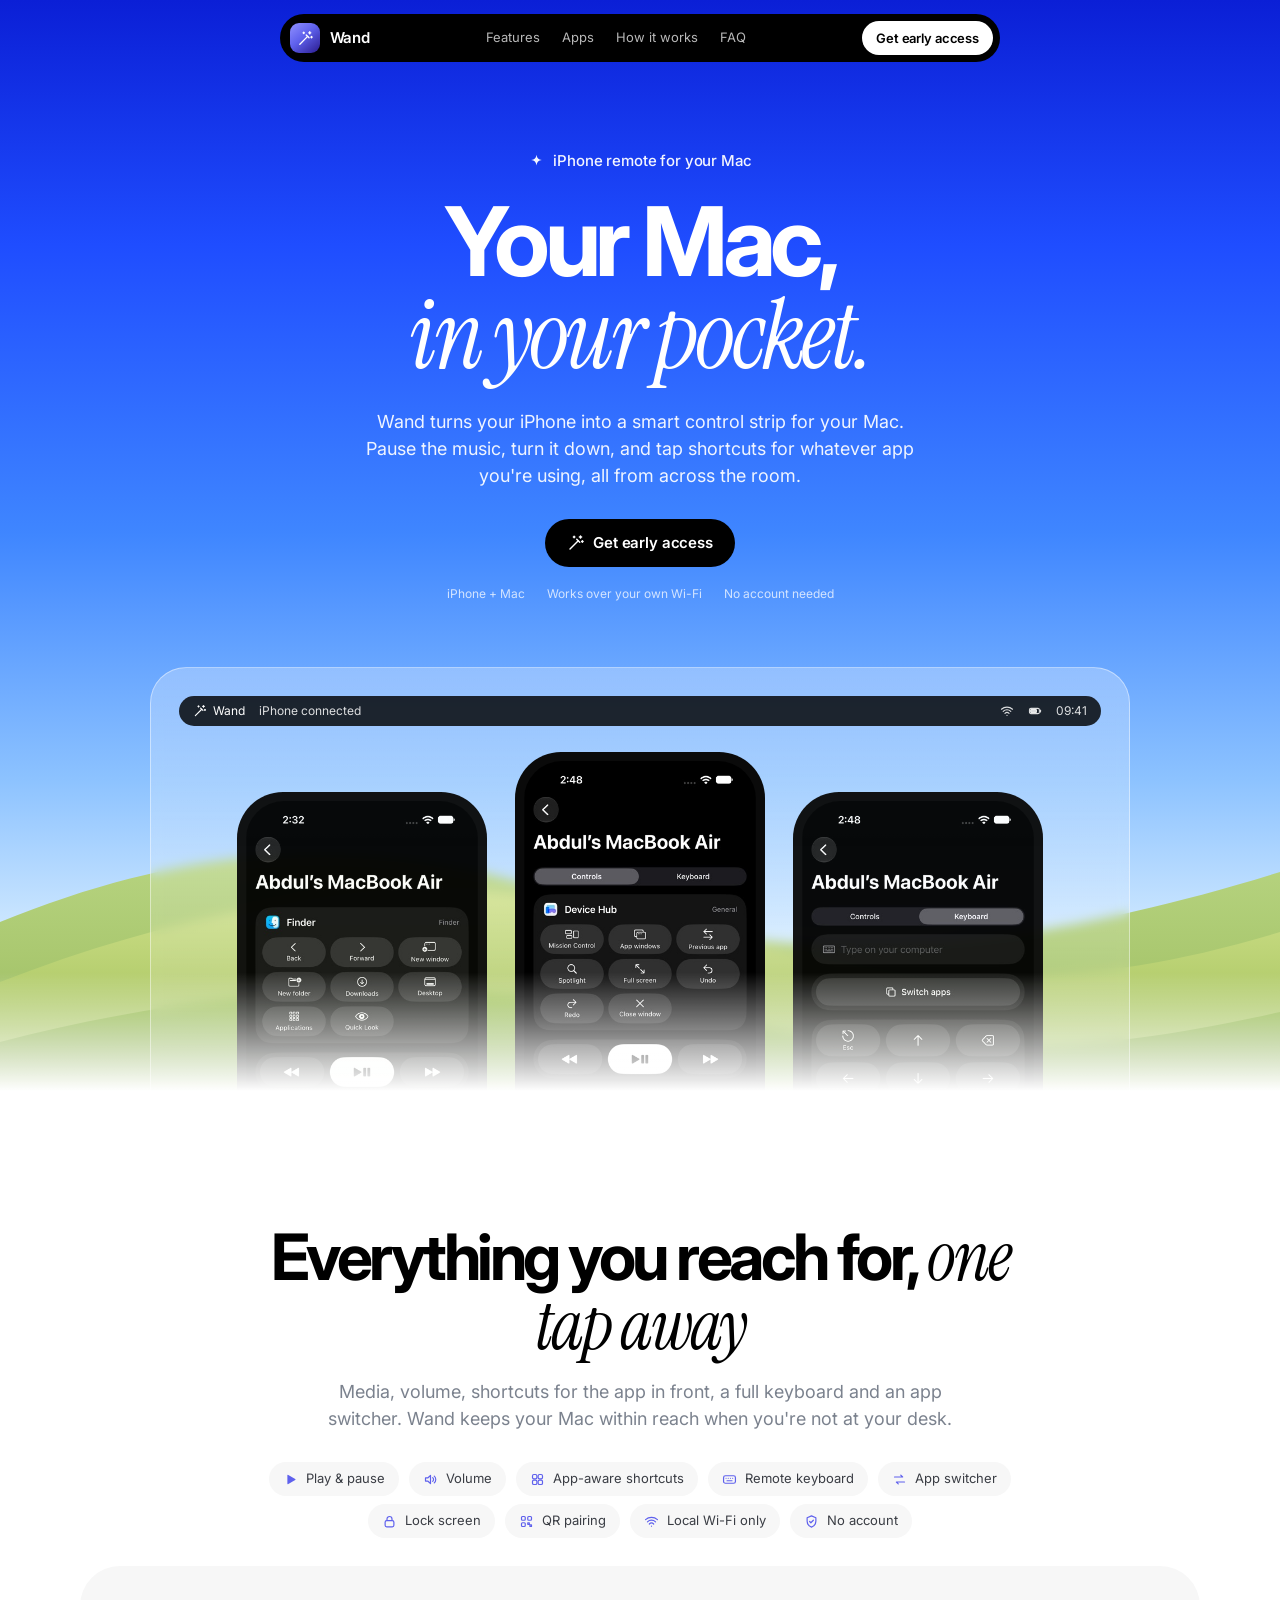
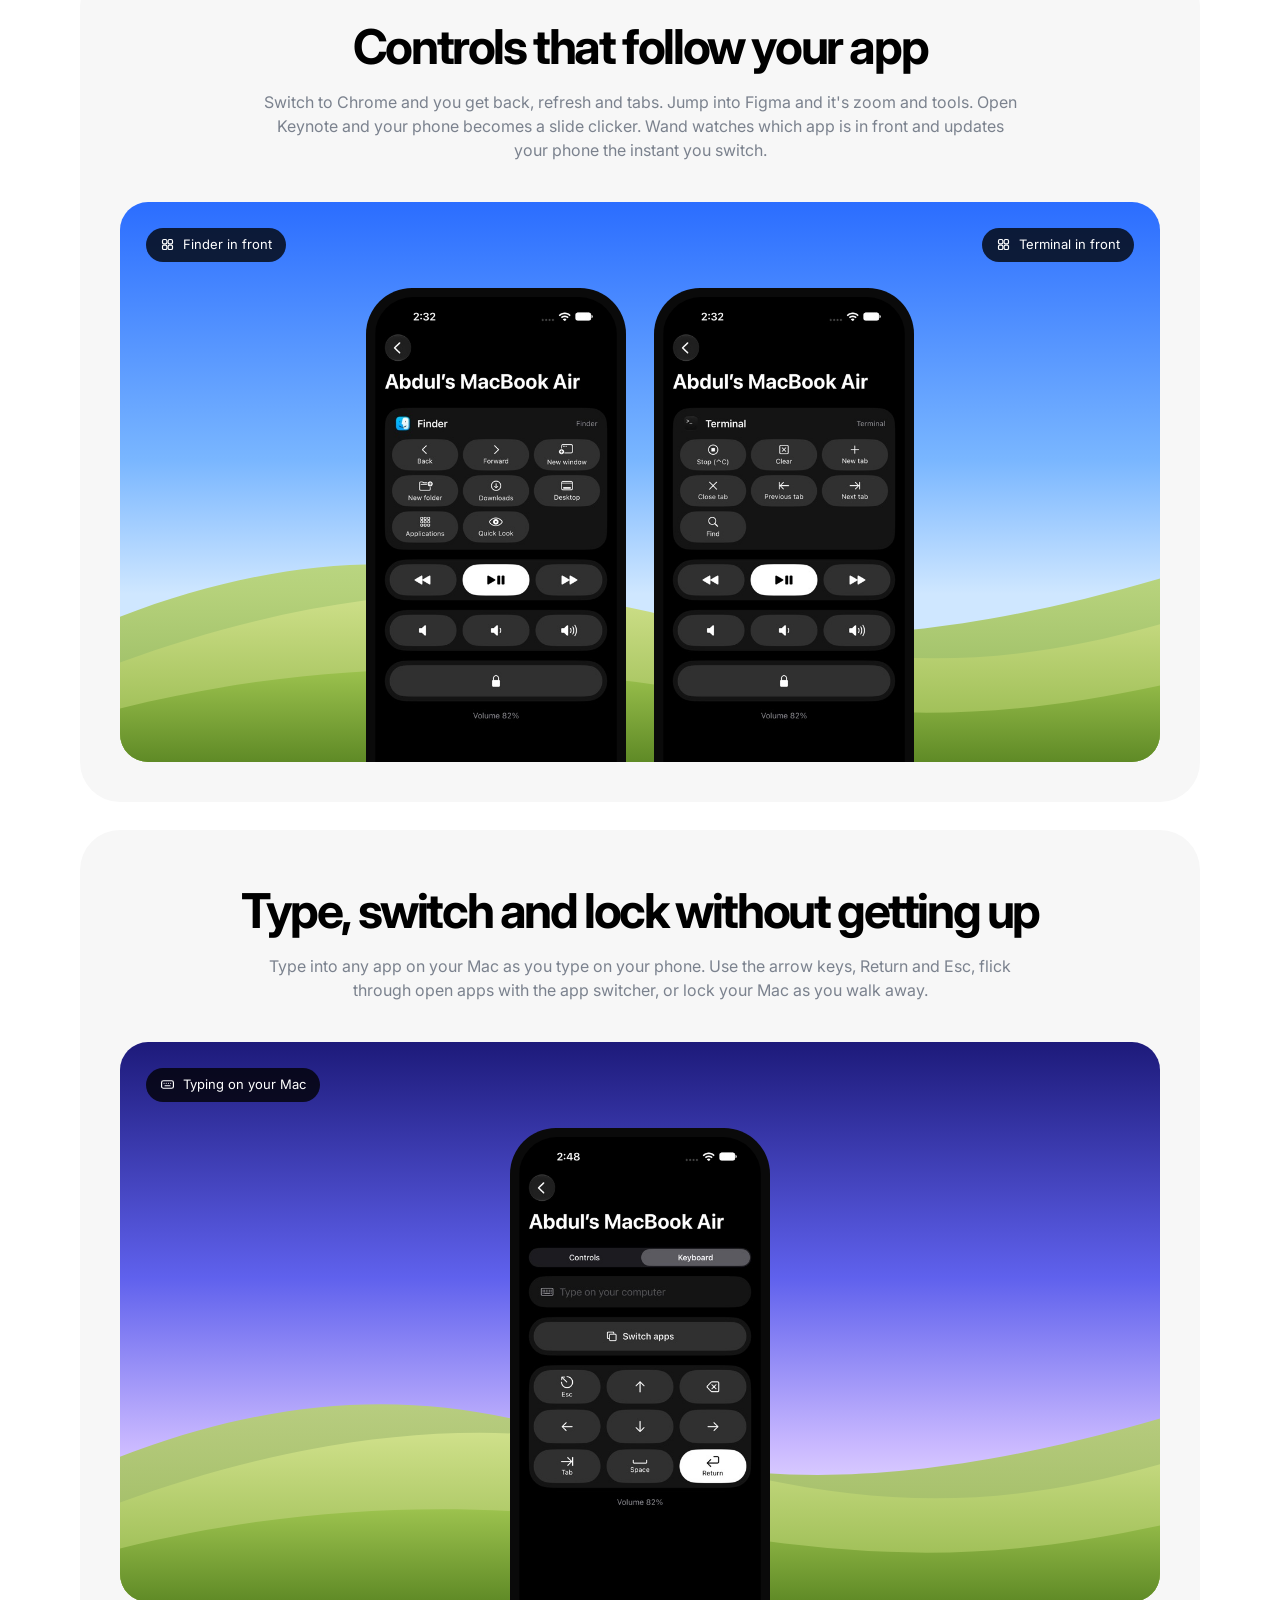
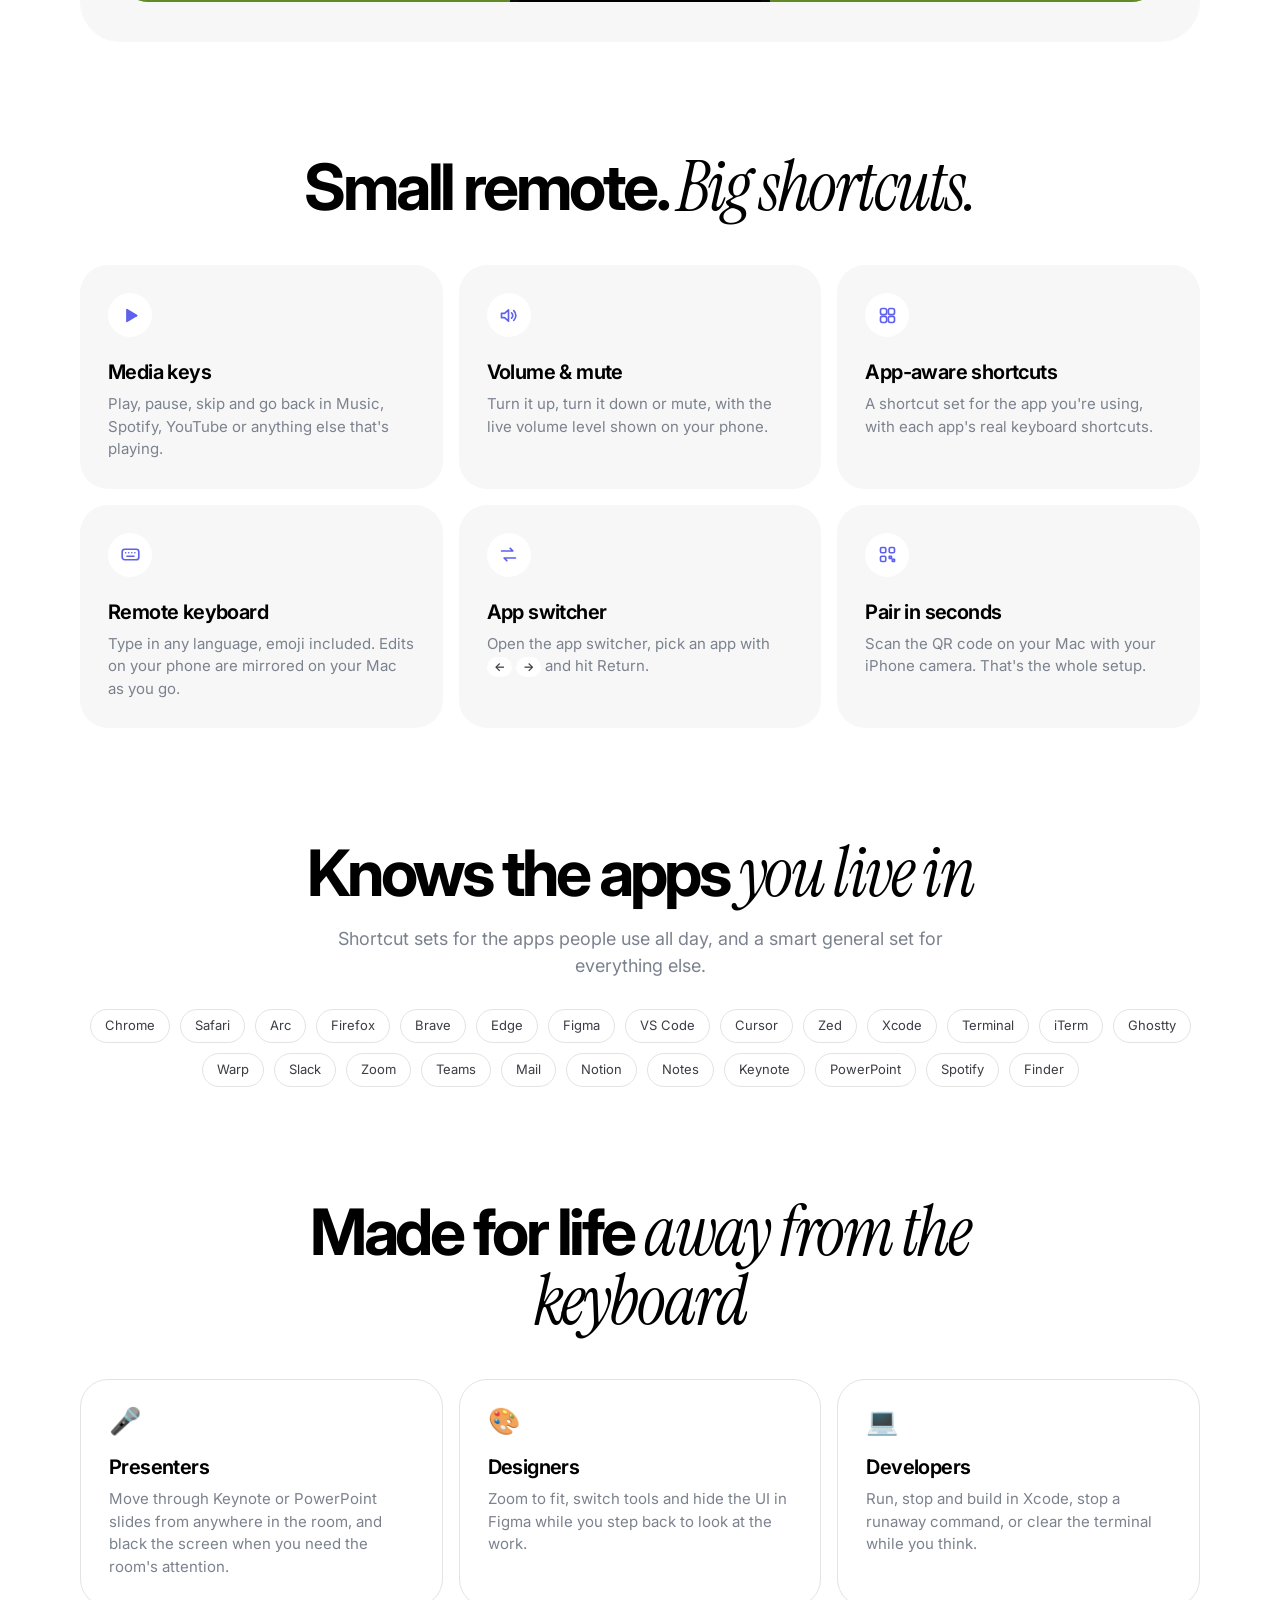
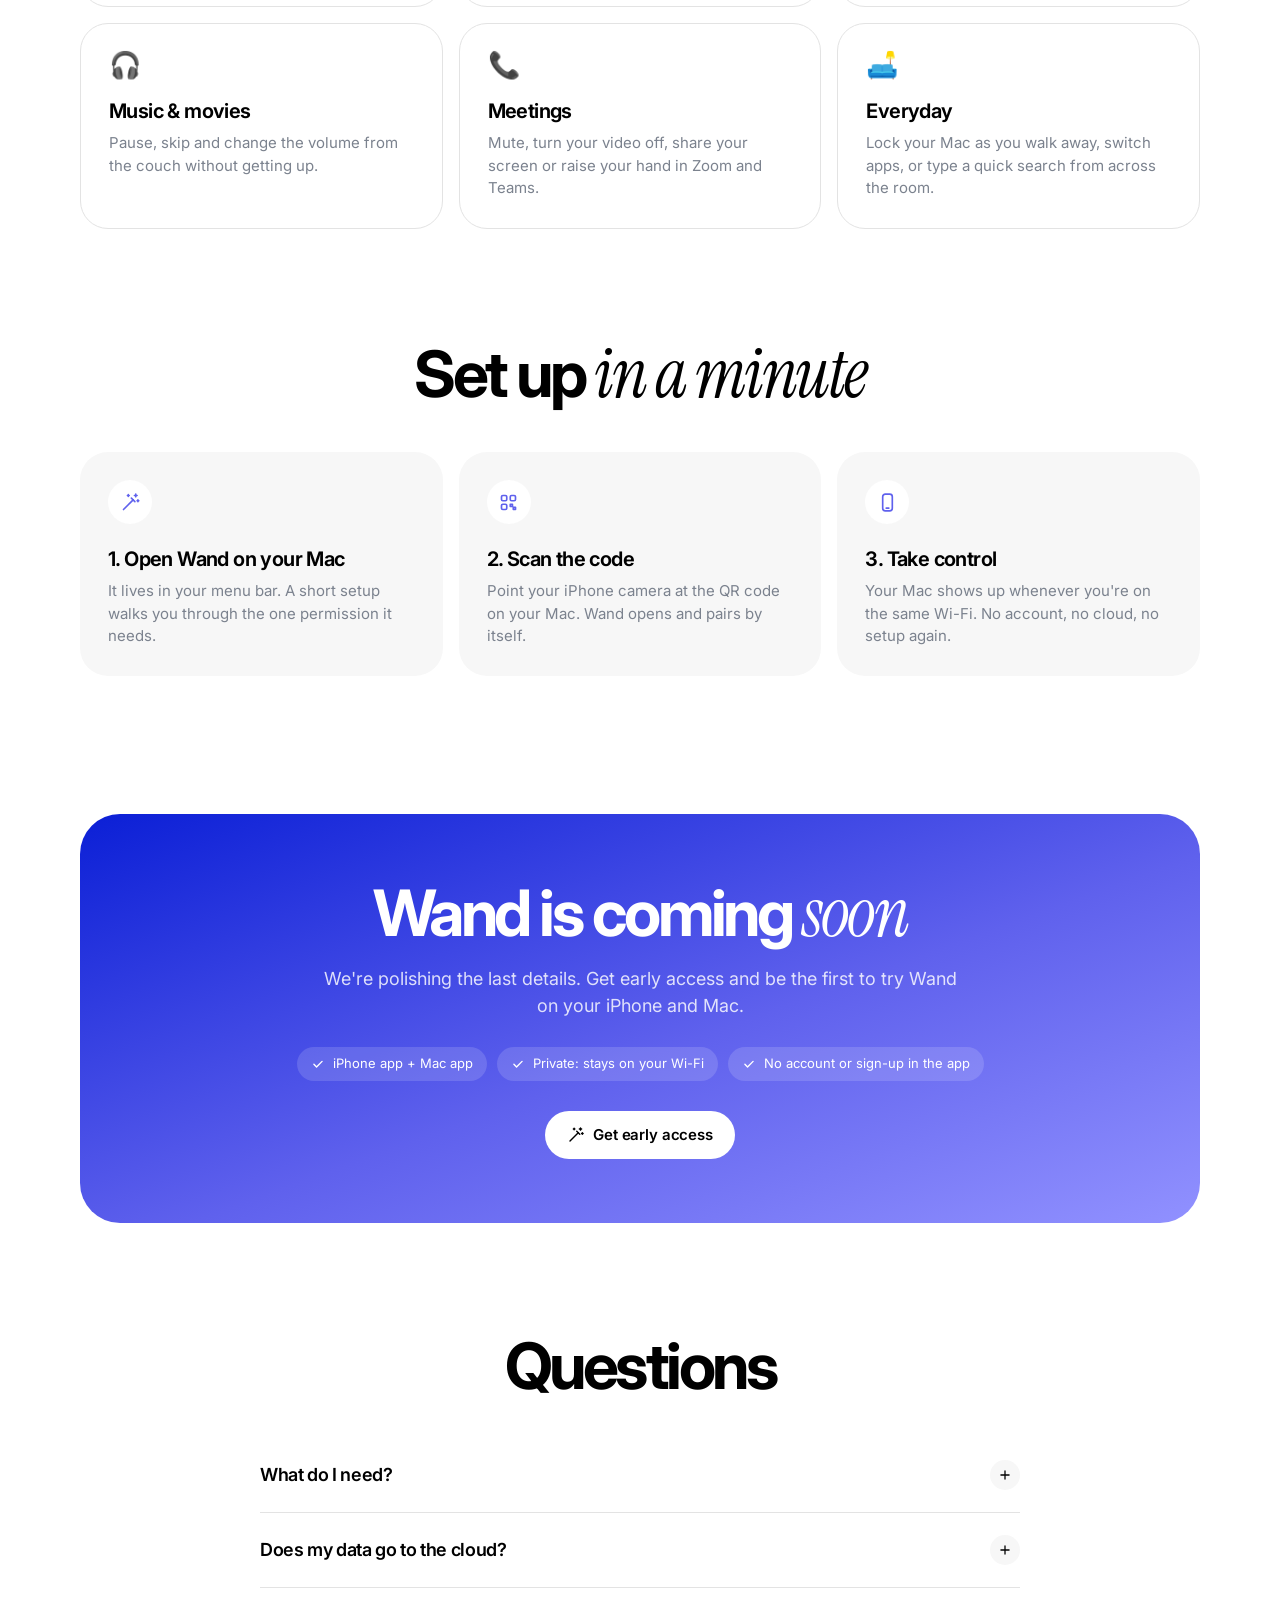
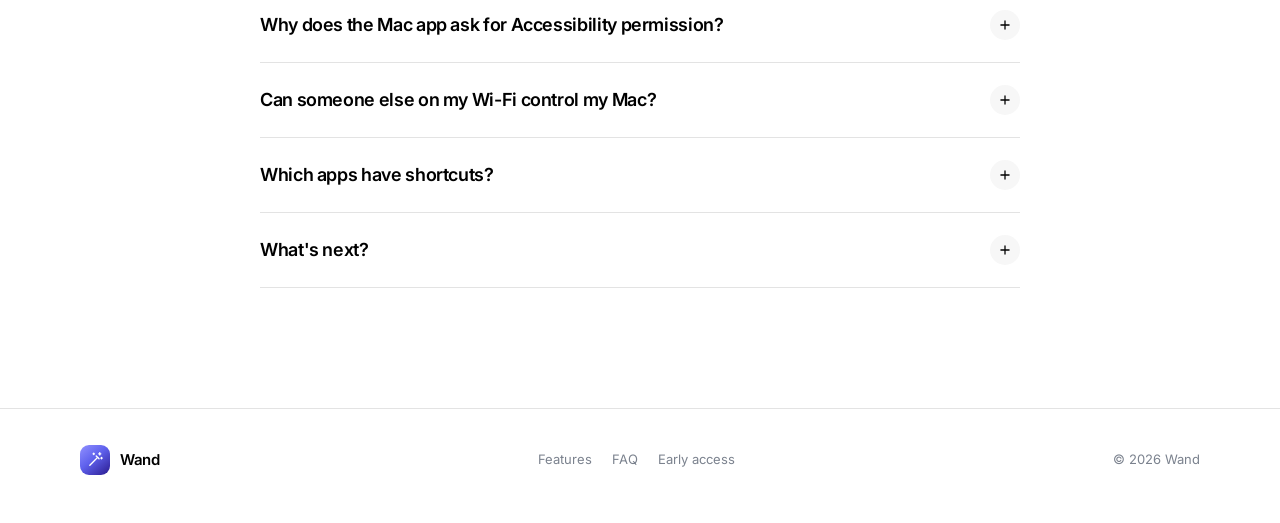
==== apps/web/index.html @ 87bcde20 "Landing page for Wand (apps/web) Static page in the style of the chosen reference: sky hero with hil" ====
<!doctype html>
<html lang="en">
<head>
  <meta charset="utf-8">
  <meta name="viewport" content="width=device-width, initial-scale=1">
  <title>Wand — Your Mac, in your pocket</title>
  <meta name="description" content="Wand turns your iPhone into a smart remote for your Mac: media, volume, shortcuts for the app you're using, typing and app switching, from across the room.">
  <meta name="theme-color" content="#0b1fd6">
  <link rel="preconnect" href="https://fonts.googleapis.com">
  <link rel="preconnect" href="https://fonts.gstatic.com" crossorigin>
  <link href="https://fonts.googleapis.com/css2?family=Inter:opsz,wght@14..32,400..800&family=Instrument+Serif:ital@0;1&display=swap" rel="stylesheet">
  <link rel="stylesheet" href="styles.css">
</head>
<body>

<!-- Icon sprite -->
<svg width="0" height="0" style="position:absolute" aria-hidden="true">
  <defs>
    <symbol id="i-wand" viewBox="0 0 24 24" fill="none" stroke="currentColor" stroke-width="1.9" stroke-linecap="round" stroke-linejoin="round"><path d="M4 20 15 9"/><path d="m13 7 4 4"/><path d="M18 2.5v3M16.5 4h3M20.5 9v2M19.5 10h2M9.5 3v2M8.5 4h2"/></symbol>
    <symbol id="i-play" viewBox="0 0 24 24" fill="currentColor"><path d="M7 5.5v13a1 1 0 0 0 1.5.86l11-6.5a1 1 0 0 0 0-1.72l-11-6.5A1 1 0 0 0 7 5.5Z"/></symbol>
    <symbol id="i-volume" viewBox="0 0 24 24" fill="none" stroke="currentColor" stroke-width="1.9" stroke-linecap="round" stroke-linejoin="round"><path d="M4 9.5v5h3.5L12 18.5v-13L7.5 9.5H4Z"/><path d="M15.5 9a4 4 0 0 1 0 6M18 6.5a7.5 7.5 0 0 1 0 11"/></symbol>
    <symbol id="i-grid" viewBox="0 0 24 24" fill="none" stroke="currentColor" stroke-width="1.9" stroke-linejoin="round"><rect x="4" y="4" width="7" height="7" rx="2.2"/><rect x="13" y="4" width="7" height="7" rx="2.2"/><rect x="4" y="13" width="7" height="7" rx="2.2"/><rect x="13" y="13" width="7" height="7" rx="2.2"/></symbol>
    <symbol id="i-keyboard" viewBox="0 0 24 24" fill="none" stroke="currentColor" stroke-width="1.9" stroke-linecap="round"><rect x="2.5" y="6" width="19" height="12" rx="3"/><path d="M6.5 10h.01M10 10h.01M13.5 10h.01M17 10h.01M8 14h8"/></symbol>
    <symbol id="i-switch" viewBox="0 0 24 24" fill="none" stroke="currentColor" stroke-width="1.9" stroke-linecap="round" stroke-linejoin="round"><path d="M4 8h13l-3-3M20 16H7l3 3"/></symbol>
    <symbol id="i-lock" viewBox="0 0 24 24" fill="none" stroke="currentColor" stroke-width="1.9" stroke-linejoin="round"><rect x="5" y="10.5" width="14" height="10" rx="2.5"/><path d="M8 10.5V8a4 4 0 0 1 8 0v2.5"/></symbol>
    <symbol id="i-qr" viewBox="0 0 24 24" fill="none" stroke="currentColor" stroke-width="1.9" stroke-linejoin="round"><rect x="4" y="4" width="6" height="6" rx="1.5"/><rect x="14" y="4" width="6" height="6" rx="1.5"/><rect x="4" y="14" width="6" height="6" rx="1.5"/><path d="M14 14h2.5v2.5H14zM17.5 17.5H20V20h-2.5z"/></symbol>
    <symbol id="i-wifi" viewBox="0 0 24 24" fill="none" stroke="currentColor" stroke-width="1.9" stroke-linecap="round"><path d="M2.5 9a14 14 0 0 1 19 0M5.5 12.5a9.5 9.5 0 0 1 13 0M8.5 16a5 5 0 0 1 7 0"/><path d="M12 19.5h.01"/></symbol>
    <symbol id="i-shield" viewBox="0 0 24 24" fill="none" stroke="currentColor" stroke-width="1.9" stroke-linejoin="round"><path d="M12 3 5 6v5.5c0 4.4 3 8 7 9.5 4-1.5 7-5.1 7-9.5V6l-7-3Z"/><path d="m9 12 2 2 4-4" stroke-linecap="round"/></symbol>
    <symbol id="i-check" viewBox="0 0 24 24" fill="none" stroke="currentColor" stroke-width="2.4" stroke-linecap="round" stroke-linejoin="round"><path d="m5 12.5 4.5 4.5L19 7.5"/></symbol>
    <symbol id="i-plus" viewBox="0 0 24 24" fill="none" stroke="currentColor" stroke-width="2.2" stroke-linecap="round"><path d="M12 5v14M5 12h14"/></symbol>
    <symbol id="i-phone" viewBox="0 0 24 24" fill="none" stroke="currentColor" stroke-width="1.9" stroke-linejoin="round"><rect x="6.5" y="2.5" width="11" height="19" rx="3"/><path d="M10.5 18.5h3" stroke-linecap="round"/></symbol>
    <symbol id="i-sparkle" viewBox="0 0 24 24" fill="currentColor"><path d="M12 2.5c.5 4.6 2.9 7 7.5 7.5-4.6.5-7 2.9-7.5 7.5-.5-4.6-2.9-7-7.5-7.5 4.6-.5 7-2.9 7.5-7.5Z"/></symbol>
    <symbol id="i-battery" viewBox="0 0 24 24" fill="none" stroke="currentColor" stroke-width="1.8"><rect x="2.5" y="7.5" width="17" height="9" rx="2.5"/><rect x="4.5" y="9.5" width="10" height="5" rx="1" fill="currentColor"/><path d="M21.5 10.5v3" stroke-linecap="round"/></symbol>
    <!-- Rolling hills, reused in the hero and the scenes -->
    <symbol id="hills" viewBox="0 0 1440 340" preserveAspectRatio="none">
      <defs>
        <linearGradient id="h1" x1="0" y1="0" x2="0" y2="1"><stop offset="0" stop-color="#b9d46a"/><stop offset="1" stop-color="#7fa63a"/></linearGradient>
        <linearGradient id="h2" x1="0" y1="0" x2="0" y2="1"><stop offset="0" stop-color="#9cc24e"/><stop offset="1" stop-color="#5f8a26"/></linearGradient>
        <linearGradient id="h3" x1="0" y1="0" x2="0" y2="1"><stop offset="0" stop-color="#cfe08a"/><stop offset="1" stop-color="#8fb446"/></linearGradient>
      </defs>
      <path fill="url(#h1)" d="M0 150C220 70 420 60 620 120s420 90 820-20V340H0Z" opacity=".85"/>
      <path fill="url(#h3)" d="M0 210c260-90 520-120 760-60s420 80 680 10V340H0Z"/>
      <path fill="url(#h2)" d="M0 270c300-70 560-60 820-20s420 30 620-10V340H0Z"/>
    </symbol>
  </defs>
</svg>

<!-- Nav -->
<header class="nav">
  <a class="brand" href="#top" aria-label="Wand home">
    <span class="brand-mark"><svg><use href="#i-wand"/></svg></span>Wand
  </a>
  <nav class="nav-links" aria-label="Main">
    <a href="#features">Features</a>
    <a href="#apps">Apps</a>
    <a href="#how">How it works</a>
    <a href="#faq">FAQ</a>
  </nav>
  <a class="btn btn-white btn-sm" href="#access">Get early access</a>
</header>

<main id="top">

  <!-- Hero -->
  <div class="hero">
    <div class="container">
      <span class="eyebrow"><svg><use href="#i-sparkle"/></svg>iPhone remote for your Mac</span>
      <h1>Your Mac,<span class="serif">in your pocket.</span></h1>
      <p class="lede">Wand turns your iPhone into a smart control strip for your Mac. Pause the music, turn it down, and tap shortcuts for whatever app you're using, all from across the room.</p>
      <div class="hero-cta">
        <a class="btn btn-black" href="#access"><svg><use href="#i-wand"/></svg>Get early access</a>
      </div>
      <div class="hero-meta">
        <span>iPhone + Mac</span><span>Works over your own Wi-Fi</span><span>No account needed</span>
      </div>
    </div>

    <div class="stage">
      <div class="stage-bar">
        <div class="left"><span class="wand-on"><svg><use href="#i-wand"/></svg>Wand</span><span class="hide-sm">iPhone connected</span></div>
        <div class="right"><svg><use href="#i-wifi"/></svg><svg class="hide-sm"><use href="#i-battery"/></svg><span>09:41</span></div>
      </div>
      <div class="phones">
        <div class="phone cut side"><img src="assets/06-shortcuts-finder.jpg" alt="Wand on iPhone showing Finder shortcuts" loading="lazy"></div>
        <div class="phone cut"><img src="assets/08-controls-with-tabs.jpg" alt="Wand on iPhone showing controls for the app in front"></div>
        <div class="phone cut side"><img src="assets/07-keyboard.jpg" alt="Wand keyboard with arrow keys and app switcher" loading="lazy"></div>
      </div>
    </div>
    <svg class="hills" aria-hidden="true"><use href="#hills"/></svg>
    <div class="hero-fade"></div>
  </div>

  <!-- Overview -->
  <section id="features" class="center">
    <div class="container">
      <h2 class="h2">Everything you reach for, <span class="serif">one tap away</span></h2>
      <p class="sub">Media, volume, shortcuts for the app in front, a full keyboard and an app switcher. Wand keeps your Mac within reach when you're not at your desk.</p>
      <div class="chips">
        <span class="chip"><svg><use href="#i-play"/></svg>Play &amp; pause</span>
        <span class="chip"><svg><use href="#i-volume"/></svg>Volume</span>
        <span class="chip"><svg><use href="#i-grid"/></svg>App-aware shortcuts</span>
        <span class="chip"><svg><use href="#i-keyboard"/></svg>Remote keyboard</span>
        <span class="chip"><svg><use href="#i-switch"/></svg>App switcher</span>
        <span class="chip"><svg><use href="#i-lock"/></svg>Lock screen</span>
        <span class="chip"><svg><use href="#i-qr"/></svg>QR pairing</span>
        <span class="chip"><svg><use href="#i-wifi"/></svg>Local Wi-Fi only</span>
        <span class="chip"><svg><use href="#i-shield"/></svg>No account</span>
      </div>

      <div class="card">
        <h3 class="h3">Controls that follow your app</h3>
        <p class="sub">Switch to Chrome and you get back, refresh and tabs. Jump into Figma and it's zoom and tools. Open Keynote and your phone becomes a slide clicker. Wand watches which app is in front and updates your phone the instant you switch.</p>
        <div class="scene">
          <span class="tag left"><svg><use href="#i-grid"/></svg>Finder in front</span>
          <span class="tag right"><svg><use href="#i-grid"/></svg>Terminal in front</span>
          <div class="phone"><img src="assets/06-shortcuts-finder.jpg" alt="Finder shortcuts on Wand" loading="lazy"></div>
          <div class="phone"><img src="assets/05-shortcuts-terminal.jpg" alt="Terminal shortcuts on Wand" loading="lazy"></div>
          <svg class="hills" aria-hidden="true"><use href="#hills"/></svg>
        </div>
      </div>

      <div class="card">
        <h3 class="h3">Type, switch and lock without getting up</h3>
        <p class="sub">Type into any app on your Mac as you type on your phone. Use the arrow keys, Return and Esc, flick through open apps with the app switcher, or lock your Mac as you walk away.</p>
        <div class="scene dusk">
          <span class="tag left"><svg><use href="#i-keyboard"/></svg>Typing on your Mac</span>
          <div class="phone"><img src="assets/07-keyboard.jpg" alt="Wand keyboard tab" loading="lazy"></div>
          <svg class="hills" aria-hidden="true"><use href="#hills"/></svg>
        </div>
      </div>
    </div>
  </section>

  <!-- Feature grid -->
  <section class="center">
    <div class="container">
      <h2 class="h2">Small remote. <span class="serif">Big shortcuts.</span></h2>
      <div class="grid">
        <div class="tile"><span class="ic"><svg><use href="#i-play"/></svg></span><h4>Media keys</h4><p>Play, pause, skip and go back in Music, Spotify, YouTube or anything else that's playing.</p></div>
        <div class="tile"><span class="ic"><svg><use href="#i-volume"/></svg></span><h4>Volume &amp; mute</h4><p>Turn it up, turn it down or mute, with the live volume level shown on your phone.</p></div>
        <div class="tile"><span class="ic"><svg><use href="#i-grid"/></svg></span><h4>App-aware shortcuts</h4><p>A shortcut set for the app you're using, with each app's real keyboard shortcuts.</p></div>
        <div class="tile"><span class="ic"><svg><use href="#i-keyboard"/></svg></span><h4>Remote keyboard</h4><p>Type in any language, emoji included. Edits on your phone are mirrored on your Mac as you go.</p></div>
        <div class="tile"><span class="ic"><svg><use href="#i-switch"/></svg></span><h4>App switcher</h4><p>Open the app switcher, pick an app with <span class="kbd">←</span> <span class="kbd">→</span> and hit Return.</p></div>
        <div class="tile"><span class="ic"><svg><use href="#i-qr"/></svg></span><h4>Pair in seconds</h4><p>Scan the QR code on your Mac with your iPhone camera. That's the whole setup.</p></div>
      </div>
    </div>
  </section>

  <!-- Apps -->
  <section id="apps" class="center">
    <div class="container">
      <h2 class="h2">Knows the apps <span class="serif">you live in</span></h2>
      <p class="sub">Shortcut sets for the apps people use all day, and a smart general set for everything else.</p>
      <div class="apps">
        <span class="chip">Chrome</span><span class="chip">Safari</span><span class="chip">Arc</span><span class="chip">Firefox</span><span class="chip">Brave</span><span class="chip">Edge</span>
        <span class="chip">Figma</span><span class="chip">VS Code</span><span class="chip">Cursor</span><span class="chip">Zed</span><span class="chip">Xcode</span>
        <span class="chip">Terminal</span><span class="chip">iTerm</span><span class="chip">Ghostty</span><span class="chip">Warp</span>
        <span class="chip">Slack</span><span class="chip">Zoom</span><span class="chip">Teams</span><span class="chip">Mail</span><span class="chip">Notion</span><span class="chip">Notes</span>
        <span class="chip">Keynote</span><span class="chip">PowerPoint</span><span class="chip">Spotify</span><span class="chip">Finder</span>
      </div>
    </div>
  </section>

  <!-- People -->
  <section class="center">
    <div class="container">
      <h2 class="h2">Made for life <span class="serif">away from the keyboard</span></h2>
      <div class="people">
        <div class="person"><span class="emoji">🎤</span><h4>Presenters</h4><p>Move through Keynote or PowerPoint slides from anywhere in the room, and black the screen when you need the room's attention.</p></div>
        <div class="person"><span class="emoji">🎨</span><h4>Designers</h4><p>Zoom to fit, switch tools and hide the UI in Figma while you step back to look at the work.</p></div>
        <div class="person"><span class="emoji">💻</span><h4>Developers</h4><p>Run, stop and build in Xcode, stop a runaway command, or clear the terminal while you think.</p></div>
        <div class="person"><span class="emoji">🎧</span><h4>Music &amp; movies</h4><p>Pause, skip and change the volume from the couch without getting up.</p></div>
        <div class="person"><span class="emoji">📞</span><h4>Meetings</h4><p>Mute, turn your video off, share your screen or raise your hand in Zoom and Teams.</p></div>
        <div class="person"><span class="emoji">🛋️</span><h4>Everyday</h4><p>Lock your Mac as you walk away, switch apps, or type a quick search from across the room.</p></div>
      </div>
    </div>
  </section>

  <!-- How it works -->
  <section id="how" class="center">
    <div class="container">
      <h2 class="h2">Set up <span class="serif">in a minute</span></h2>
      <div class="grid">
        <div class="tile"><span class="ic"><svg><use href="#i-wand"/></svg></span><h4>1. Open Wand on your Mac</h4><p>It lives in your menu bar. A short setup walks you through the one permission it needs.</p></div>
        <div class="tile"><span class="ic"><svg><use href="#i-qr"/></svg></span><h4>2. Scan the code</h4><p>Point your iPhone camera at the QR code on your Mac. Wand opens and pairs by itself.</p></div>
        <div class="tile"><span class="ic"><svg><use href="#i-phone"/></svg></span><h4>3. Take control</h4><p>Your Mac shows up whenever you're on the same Wi-Fi. No account, no cloud, no setup again.</p></div>
      </div>
    </div>
  </section>

  <!-- Early access -->
  <section id="access">
    <div class="container">
      <div class="access">
        <h2 class="h2">Wand is coming <span class="serif">soon</span></h2>
        <p class="sub">We're polishing the last details. Get early access and be the first to try Wand on your iPhone and Mac.</p>
        <ul>
          <li><svg><use href="#i-check"/></svg>iPhone app + Mac app</li>
          <li><svg><use href="#i-check"/></svg>Private: stays on your Wi-Fi</li>
          <li><svg><use href="#i-check"/></svg>No account or sign-up in the app</li>
        </ul>
        <a class="btn btn-white" href="mailto:?subject=Wand%20early%20access" data-todo="replace with the real sign-up link"><svg><use href="#i-wand"/></svg>Get early access</a>
      </div>
    </div>
  </section>

  <!-- FAQ -->
  <section id="faq" class="center">
    <div class="container">
      <h2 class="h2">Questions</h2>
      <div class="faq">
        <details>
          <summary>What do I need?<span class="plus"><svg><use href="#i-plus"/></svg></span></summary>
          <p>An iPhone and a Mac on the same Wi-Fi network. Install Wand on both, open the Mac app, and scan the code. A Windows version is planned.</p>
        </details>
        <details>
          <summary>Does my data go to the cloud?<span class="plus"><svg><use href="#i-plus"/></svg></span></summary>
          <p>No. Your iPhone talks straight to your Mac over your local network. There's no account, no server in the middle, and nothing about what you type or tap leaves your Wi-Fi.</p>
        </details>
        <details>
          <summary>Why does the Mac app ask for Accessibility permission?<span class="plus"><svg><use href="#i-plus"/></svg></span></summary>
          <p>To press keys on your behalf: play and pause, shortcuts, typing and the app switcher. macOS requires your permission for that, and Wand only presses keys when you tap something on your phone.</p>
        </details>
        <details>
          <summary>Can someone else on my Wi-Fi control my Mac?<span class="plus"><svg><use href="#i-plus"/></svg></span></summary>
          <p>Only phones you've paired. Pairing needs the one-time code shown on your Mac, and you can forget any phone from the Wand window at any time.</p>
        </details>
        <details>
          <summary>Which apps have shortcuts?<span class="plus"><svg><use href="#i-plus"/></svg></span></summary>
          <p>Browsers, Figma, VS Code, Cursor, Zed, Xcode, Terminal and other terminals, Slack, Zoom, Teams, Finder, Mail, Notion, Notes, Keynote, PowerPoint and Spotify, with more on the way. Every other app gets a general set: Mission Control, app switching, Spotlight, full screen, undo and redo.</p>
        </details>
        <details>
          <summary>What's next?<span class="plus"><svg><use href="#i-plus"/></svg></span></summary>
          <p>Screenshots to your clipboard in one tap, a trackpad mode, now-playing info with artwork, and Windows support.</p>
        </details>
      </div>
    </div>
  </section>
</main>

<footer>
  <div class="container foot">
    <a class="brand" href="#top"><span class="brand-mark"><svg><use href="#i-wand"/></svg></span>Wand</a>
    <nav><a href="#features">Features</a><a href="#faq">FAQ</a><a href="#access">Early access</a></nav>
    <span>© 2026 Wand</span>
  </div>
</footer>

</body>
</html>
---- apps/web/styles.css ----
/* Wand landing page. Visual language: bright sky hero, black pill nav, tight display type,
   soft grey cards. No shadows; pills are fully rounded. */

:root {
  --black: #000;
  --ink: #0d0d0d;
  --white: #fff;
  --muted: #7b828e;
  --surface: #f7f7f7;
  --line: #e3e3e3;
  --indigo: #5f61ed;
  --lilac: #9191ff;
  --blue: #006fff;
  --sky-1: #0b1fd6;
  --sky-2: #1f4dff;
  --sky-3: #3f86ff;
  --sky-4: #8cc2ff;
  --sky-5: #d9eeff;
  --radius-card: 40px;
  --font-sans: "Inter", system-ui, -apple-system, "Segoe UI", sans-serif;
  --font-serif: "Instrument Serif", Georgia, serif;
}

* { box-sizing: border-box; }
html { -webkit-text-size-adjust: 100%; scroll-behavior: smooth; }
body {
  margin: 0;
  background: var(--white);
  color: var(--black);
  font-family: var(--font-sans);
  font-optical-sizing: auto;
  -webkit-font-smoothing: antialiased;
  line-height: 1.5;
}
img { display: block; max-width: 100%; }
a { color: inherit; text-decoration: none; }

.container { width: min(1120px, 100% - 32px); margin-inline: auto; }

/* ---------- Pills & buttons ---------- */
.btn {
  display: inline-flex; align-items: center; gap: 8px;
  height: 48px; padding: 0 22px;
  border-radius: 999px; border: 0;
  font: 600 15px/1 var(--font-sans); letter-spacing: -0.01em;
  cursor: pointer; white-space: nowrap;
  transition: transform .15s ease, opacity .15s ease;
}
.btn:hover { transform: translateY(-1px); }
.btn:active { transform: scale(.98); }
.btn-black { background: var(--black); color: var(--white); }
.btn-white { background: var(--white); color: var(--black); }
.btn-sm { height: 34px; padding: 0 14px; font-size: 13px; }
.btn svg { width: 18px; height: 18px; }

.chip {
  display: inline-flex; align-items: center; gap: 8px;
  height: 34px; padding: 0 14px;
  border-radius: 999px; background: var(--surface);
  font-size: 13px; color: #3a3d44;
}
.chip svg { width: 15px; height: 15px; color: var(--indigo); }

/* ---------- Nav ---------- */
.nav {
  position: fixed; top: 14px; left: 50%; transform: translateX(-50%);
  z-index: 50; width: min(720px, calc(100% - 24px));
  display: flex; align-items: center; justify-content: space-between; gap: 12px;
  padding: 7px 7px 7px 10px;
  background: var(--black); color: var(--white);
  border-radius: 999px;
}
.brand { display: flex; align-items: center; gap: 10px; font-weight: 600; font-size: 15px; letter-spacing: -0.02em; }
.brand-mark {
  width: 30px; height: 30px; border-radius: 9px;
  display: grid; place-items: center;
  background: linear-gradient(140deg, var(--lilac), var(--indigo) 45%, #2a1b8f);
}
.brand-mark svg { width: 17px; height: 17px; color: #fff; }
.nav-links { display: flex; gap: 22px; font-size: 13px; color: rgba(255,255,255,.72); }
.nav-links a:hover { color: #fff; }

/* ---------- Hero ---------- */
.hero {
  position: relative; overflow: hidden;
  padding: 150px 0 0;
  color: var(--white); text-align: center;
  background: linear-gradient(180deg, var(--sky-1) 0%, var(--sky-2) 22%, var(--sky-3) 48%, var(--sky-4) 70%, var(--sky-5) 86%);
}
.eyebrow {
  display: inline-flex; align-items: center; gap: 8px;
  font-size: 15px; font-weight: 500; letter-spacing: -0.01em; opacity: .95;
}
.eyebrow svg { width: 17px; height: 17px; }
.hero h1 {
  margin: 18px 0 0;
  font-size: clamp(48px, 8.2vw, 96px); line-height: .98;
  font-weight: 700; letter-spacing: -0.055em;
}
.serif {
  display: block;
  font-family: var(--font-serif); font-style: italic; font-weight: 400;
  letter-spacing: -0.035em; line-height: 1;
}
.hero p.lede {
  max-width: 560px; margin: 24px auto 0;
  font-size: 18px; line-height: 1.5; color: rgba(255,255,255,.92);
}
.hero-cta { margin-top: 30px; }
.hero-meta {
  display: flex; flex-wrap: wrap; justify-content: center; gap: 6px 22px;
  margin-top: 18px; font-size: 12px; color: rgba(255,255,255,.75);
}

/* Glass frame with phones, sitting on the hills */
.stage {
  position: relative; z-index: 2;
  width: min(980px, 100% - 32px); margin: 64px auto 0;
  padding: 28px 28px 0;
  border-radius: 36px 36px 0 0;
  background: linear-gradient(180deg, rgba(255,255,255,.28), rgba(255,255,255,.08));
  border: 1px solid rgba(255,255,255,.45); border-bottom: 0;
  backdrop-filter: blur(6px); -webkit-backdrop-filter: blur(6px);
}
.stage-bar {
  display: flex; align-items: center; justify-content: space-between;
  height: 30px; padding: 0 14px; margin-bottom: 26px;
  border-radius: 999px; background: rgba(0,0,0,.82);
  font-size: 12px; color: rgba(255,255,255,.85);
}
.stage-bar .left, .stage-bar .right { display: flex; align-items: center; gap: 14px; }
.stage-bar svg { width: 14px; height: 14px; }
.stage-bar .wand-on { color: #fff; display: inline-flex; align-items: center; gap: 6px; }
.phones { display: flex; justify-content: center; align-items: flex-end; gap: 28px; }
.phone {
  width: 250px; flex: none;
  padding: 9px; border-radius: 46px;
  background: #0a0a0a;
}
.phone img { border-radius: 38px; aspect-ratio: 1206 / 2622; object-fit: cover; object-position: top; }
.phone.cut { height: 360px; overflow: hidden; border-radius: 46px 46px 0 0; padding-bottom: 0; }
.phone.cut img { border-radius: 38px 38px 0 0; }
.phone.side { transform: translateY(40px); opacity: .96; }

.hills { position: absolute; left: 0; right: 0; bottom: 0; z-index: 1; width: 100%; height: 340px; }
.hero-fade {
  position: absolute; left: 0; right: 0; bottom: 0; z-index: 3; height: 140px;
  background: linear-gradient(180deg, rgba(255,255,255,0), #fff 85%);
}

/* ---------- Sections ---------- */
section { padding: 110px 0 0; }
.center { text-align: center; }
.h2 {
  margin: 0 auto; max-width: 780px;
  font-size: clamp(36px, 5.4vw, 64px); line-height: 1.02;
  font-weight: 700; letter-spacing: -0.055em;
}
.h2 .serif { display: inline; font-size: 1.08em; }
.sub {
  max-width: 640px; margin: 18px auto 0;
  font-size: 18px; color: var(--muted);
}
.chips { display: flex; flex-wrap: wrap; justify-content: center; gap: 8px 10px; max-width: 760px; margin: 30px auto 0; }

.card {
  margin-top: 28px; padding: 56px 40px 40px;
  border-radius: var(--radius-card); background: var(--surface);
  text-align: center;
}
.card .h3 {
  margin: 0; font-size: clamp(30px, 4.2vw, 48px); line-height: 1.04;
  font-weight: 700; letter-spacing: -0.05em;
}
.card .sub { font-size: 16px; max-width: 760px; }
.scene {
  position: relative; overflow: hidden;
  margin-top: 40px; height: 560px; border-radius: 28px;
  background: linear-gradient(180deg, #2b6dff 0%, #79b6ff 46%, #cfe7ff 70%);
  display: flex; align-items: flex-end; justify-content: center; gap: 28px;
  padding: 0 24px;
}
.scene .hills { height: 260px; }
.scene .phone { position: relative; z-index: 2; width: 260px; transform: translateY(70px); }
.scene .tag {
  position: absolute; z-index: 3; top: 26px;
  display: inline-flex; align-items: center; gap: 8px;
  height: 34px; padding: 0 14px; border-radius: 999px;
  background: rgba(0,0,0,.78); color: #fff; font-size: 13px;
}
.scene .tag.left { left: 26px; }
.scene .tag.right { right: 26px; }
.scene .tag svg { width: 15px; height: 15px; }
.scene.dusk { background: linear-gradient(180deg, #1d1a7a 0%, #5f61ed 42%, #c9b8ff 72%, #f3e9ff 88%); }

/* Feature grid */
.grid { display: grid; grid-template-columns: repeat(3, 1fr); gap: 16px; margin-top: 44px; text-align: left; }
.tile { padding: 28px; border-radius: 28px; background: var(--surface); }
.tile .ic {
  width: 44px; height: 44px; border-radius: 999px;
  display: grid; place-items: center; background: var(--white);
}
.tile .ic svg { width: 21px; height: 21px; color: var(--indigo); }
.tile h4 { margin: 20px 0 6px; font-size: 20px; letter-spacing: -0.03em; font-weight: 650; }
.tile p { margin: 0; font-size: 15px; color: var(--muted); }
.kbd {
  display: inline-block; padding: 1px 7px; border-radius: 999px;
  background: var(--white); color: #3a3d44; font-size: 12px; font-weight: 600;
}

/* App strip */
.apps { display: flex; flex-wrap: wrap; justify-content: center; gap: 10px; margin-top: 30px; }
.apps .chip { background: var(--white); border: 1px solid var(--line); }

/* People */
.people { display: grid; grid-template-columns: repeat(3, 1fr); gap: 16px; margin-top: 44px; text-align: left; }
.person { padding: 28px; border-radius: 28px; border: 1px solid var(--line); }
.person h4 { margin: 0 0 6px; font-size: 20px; letter-spacing: -0.03em; font-weight: 650; }
.person p { margin: 0; font-size: 15px; color: var(--muted); }
.person .emoji { font-size: 26px; line-height: 1; margin-bottom: 18px; display: block; }

/* Early access */
.access {
  margin-top: 28px; padding: 64px 32px; border-radius: var(--radius-card);
  color: #fff; text-align: center;
  background: linear-gradient(160deg, var(--sky-1), var(--indigo) 55%, var(--lilac));
}
.access .h2 { color: #fff; }
.access .sub { color: rgba(255,255,255,.82); }
.access ul { list-style: none; padding: 0; margin: 28px auto 0; display: flex; flex-wrap: wrap; justify-content: center; gap: 10px; }
.access li {
  display: inline-flex; align-items: center; gap: 8px; height: 34px; padding: 0 14px;
  border-radius: 999px; background: rgba(255,255,255,.14); font-size: 13px;
}
.access li svg { width: 14px; height: 14px; }
.access .btn { margin-top: 30px; }

/* FAQ */
.faq { max-width: 760px; margin: 40px auto 0; text-align: left; }
.faq details { border-bottom: 1px solid var(--line); }
.faq summary {
  list-style: none; cursor: pointer;
  display: flex; justify-content: space-between; align-items: center; gap: 16px;
  padding: 22px 0; font-size: 18px; font-weight: 600; letter-spacing: -0.02em;
}
.faq summary::-webkit-details-marker { display: none; }
.faq summary .plus {
  flex: none; width: 30px; height: 30px; border-radius: 999px; background: var(--surface);
  display: grid; place-items: center; transition: transform .2s ease;
}
.faq summary .plus svg { width: 14px; height: 14px; }
.faq details[open] .plus { transform: rotate(45deg); }
.faq details p { margin: 0 0 22px; color: var(--muted); font-size: 16px; max-width: 680px; }

/* Footer */
footer { margin-top: 120px; padding: 36px 0 48px; border-top: 1px solid var(--line); }
.foot { display: flex; flex-wrap: wrap; align-items: center; justify-content: space-between; gap: 16px; font-size: 13px; color: var(--muted); }
.foot .brand { color: var(--black); }
.foot nav { display: flex; gap: 20px; }

/* ---------- Responsive ---------- */
@media (max-width: 900px) {
  .grid, .people { grid-template-columns: repeat(2, 1fr); }
  .phone.side { display: none; }
}
@media (max-width: 640px) {
  .nav-links { display: none; }
  .hero { padding-top: 120px; }
  .hero p.lede { font-size: 16px; }
  .stage { padding: 16px 16px 0; margin-top: 44px; border-radius: 28px 28px 0 0; }
  .stage-bar .hide-sm { display: none; }
  .phone { width: 220px; }
  .phone.cut { height: 300px; }
  .card { padding: 40px 18px 18px; border-radius: 30px; }
  .scene { height: 440px; gap: 14px; }
  .scene .phone { width: 200px; transform: translateY(60px); }
  .scene .phone + .phone { display: none; }
  .scene .tag.right { display: none; }
  .grid, .people { grid-template-columns: 1fr; }
  section { padding-top: 84px; }
  .access { padding: 48px 20px; border-radius: 30px; }
}
@media (prefers-reduced-motion: reduce) {
  * { transition: none !important; scroll-behavior: auto !important; }
}
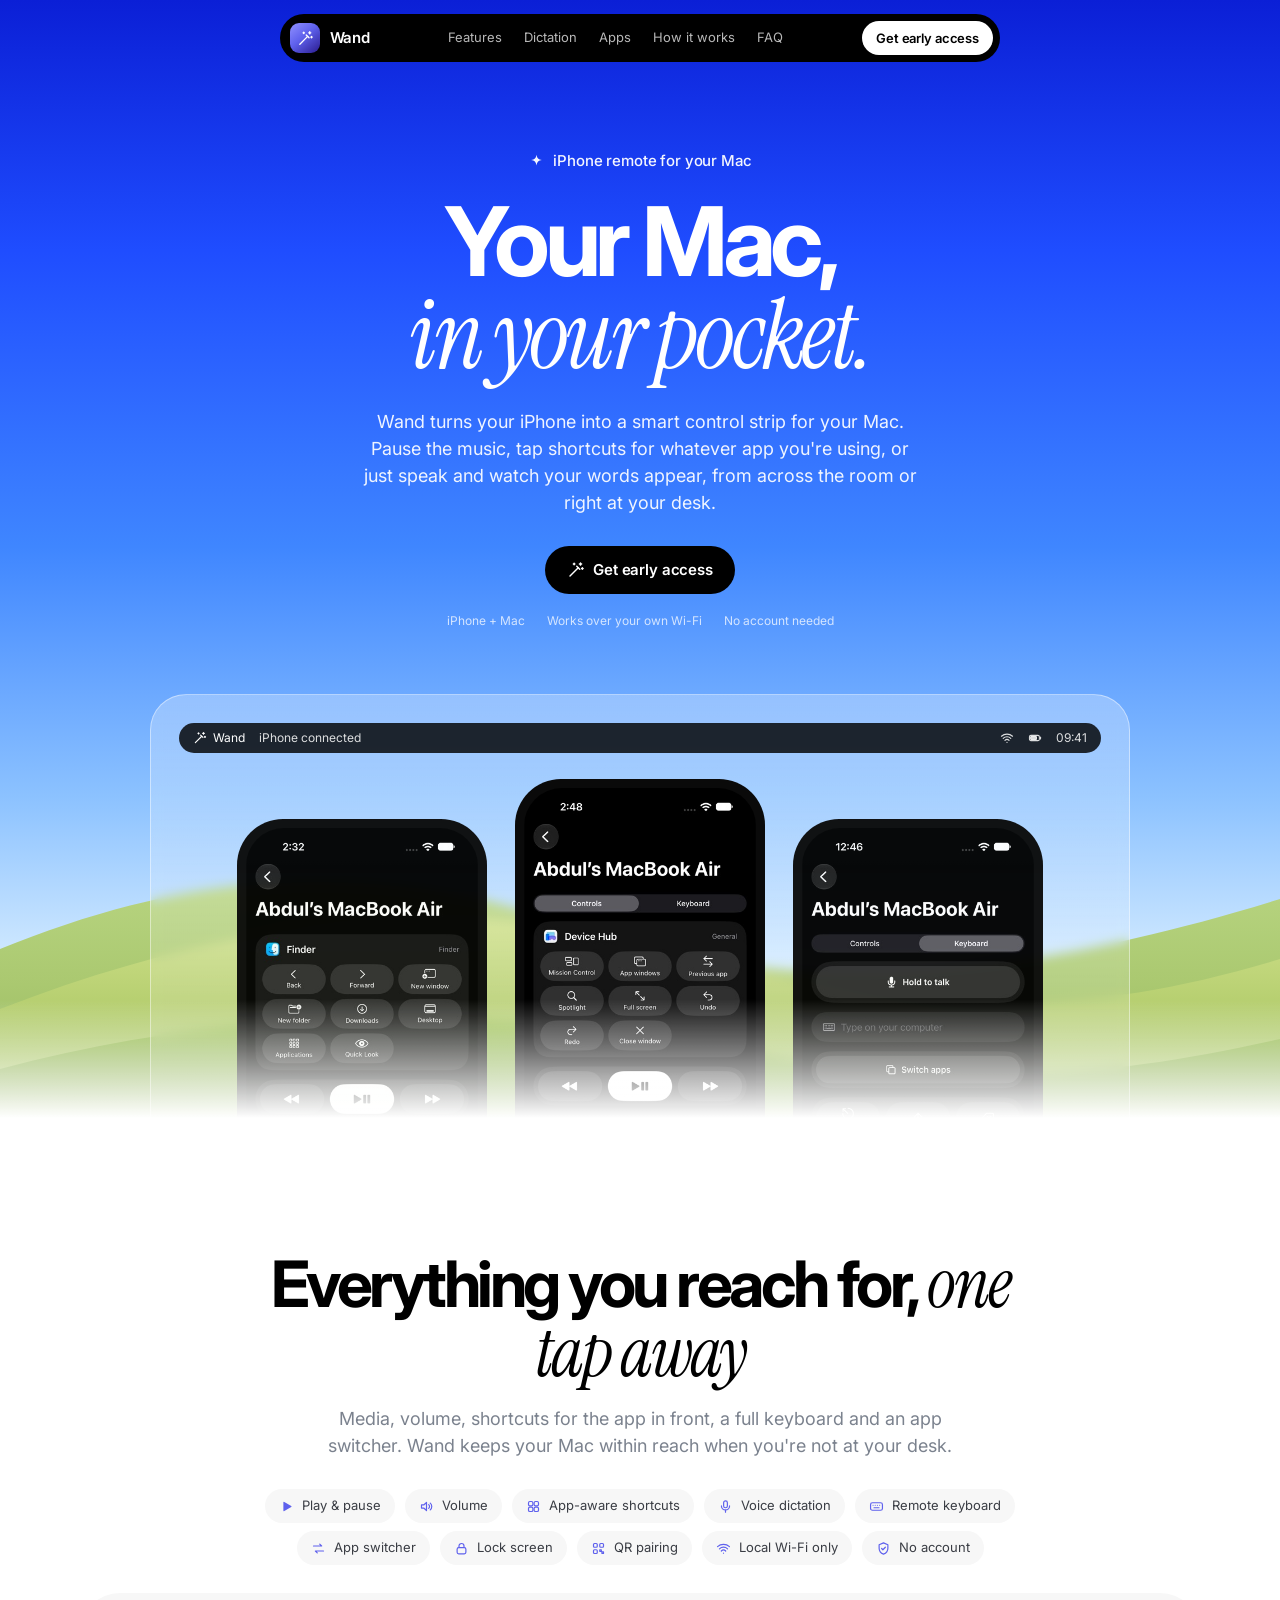
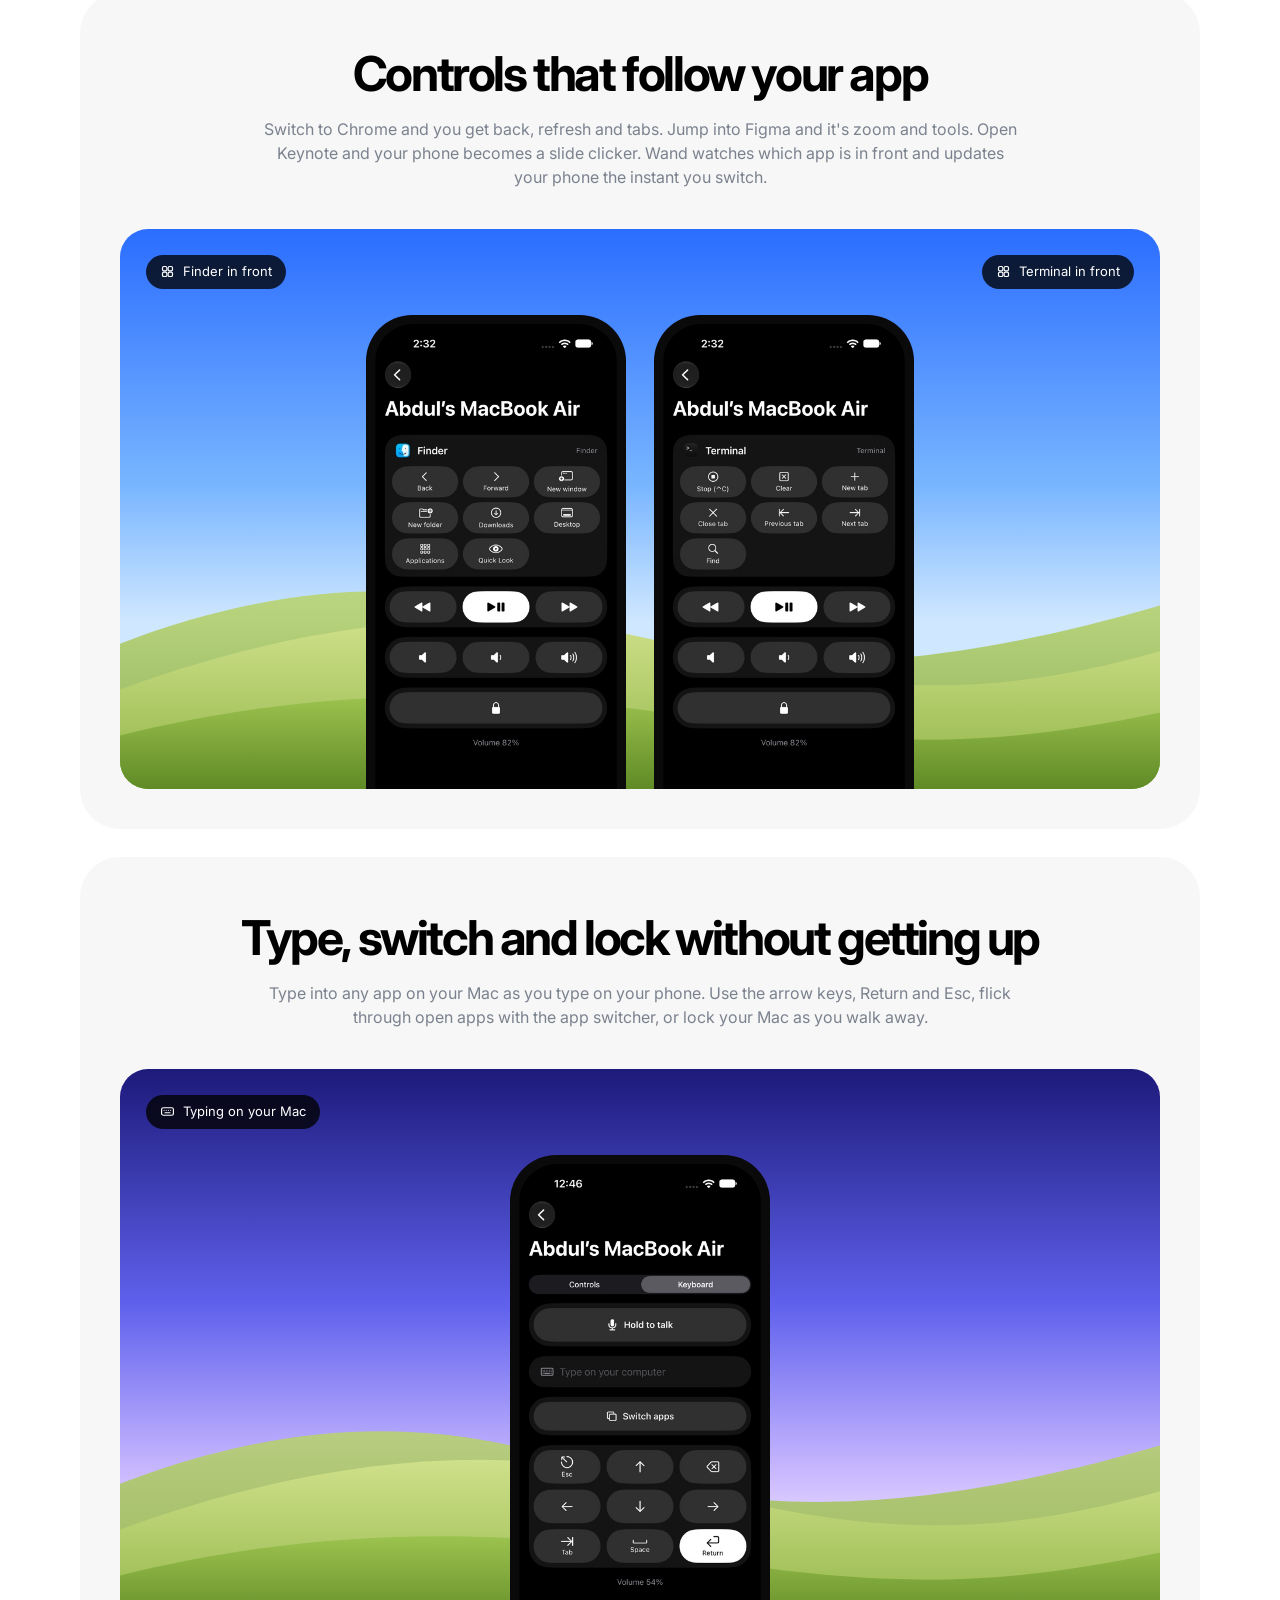
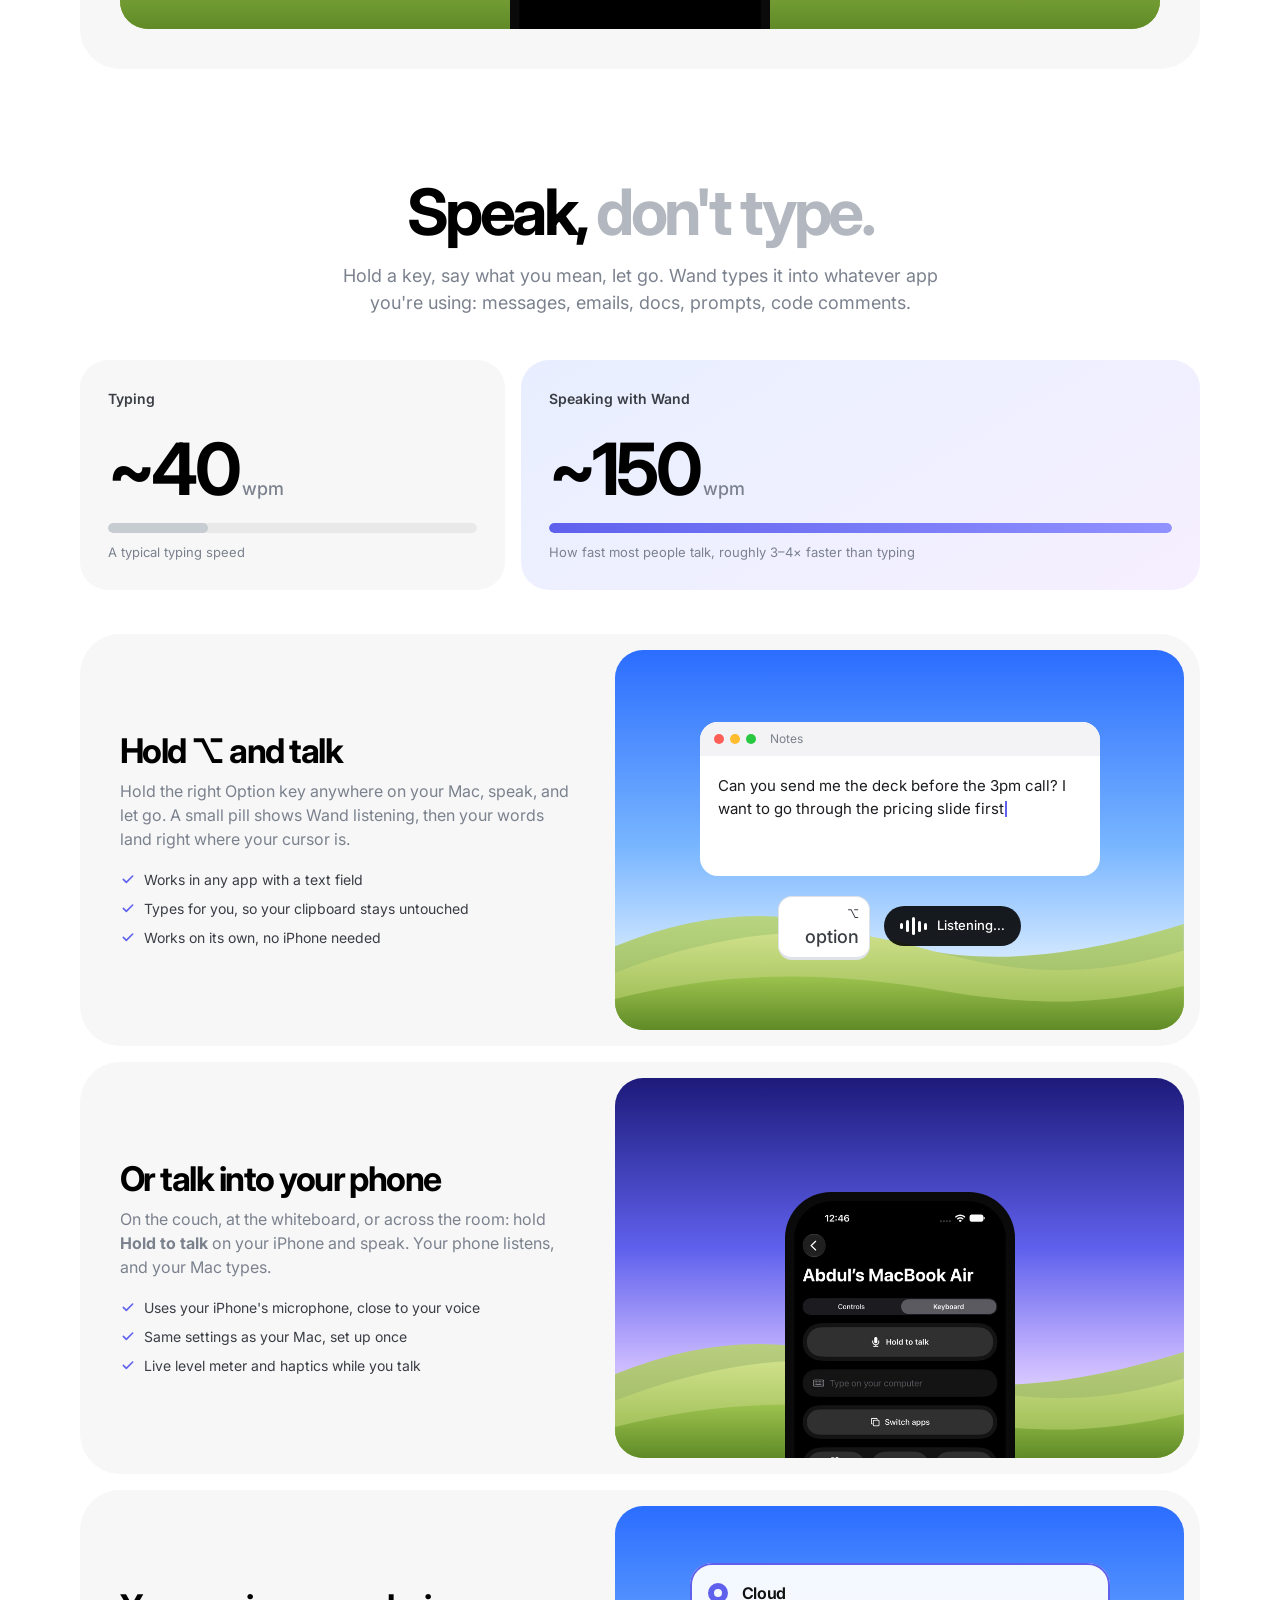
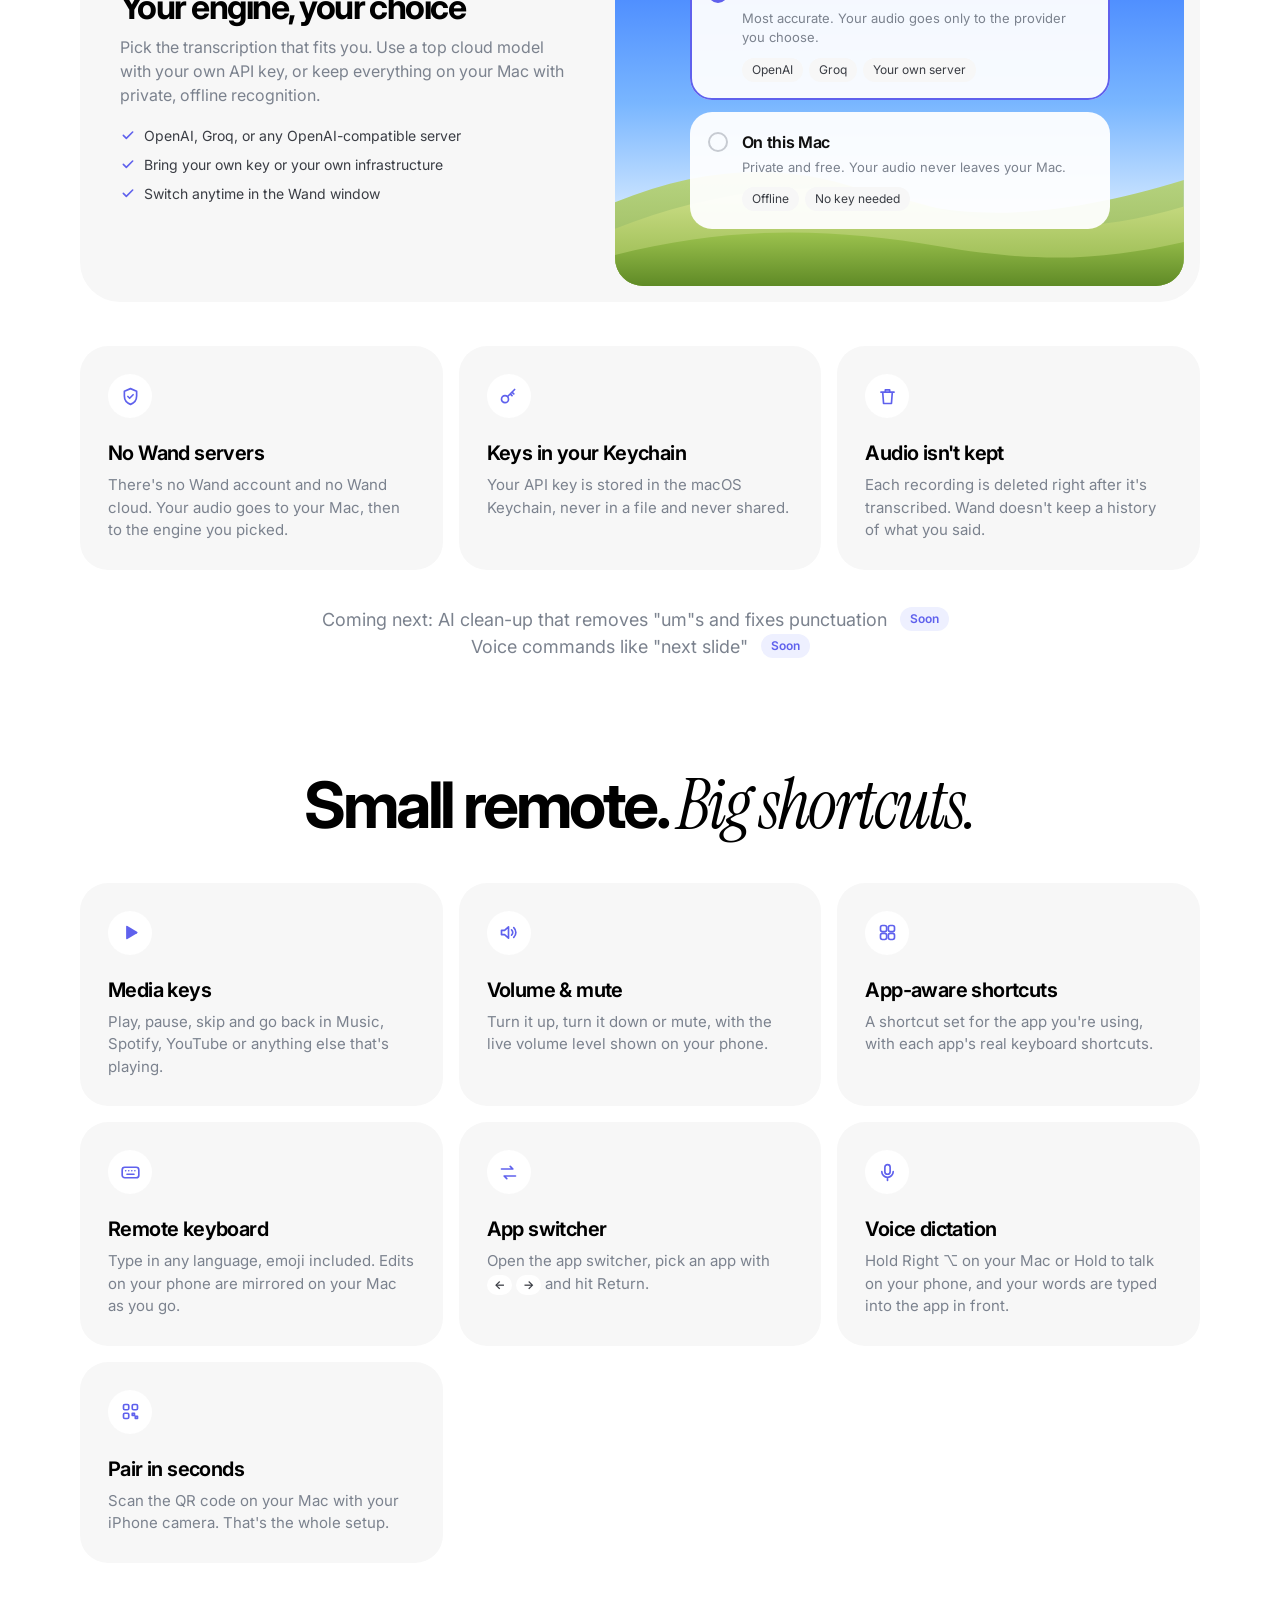
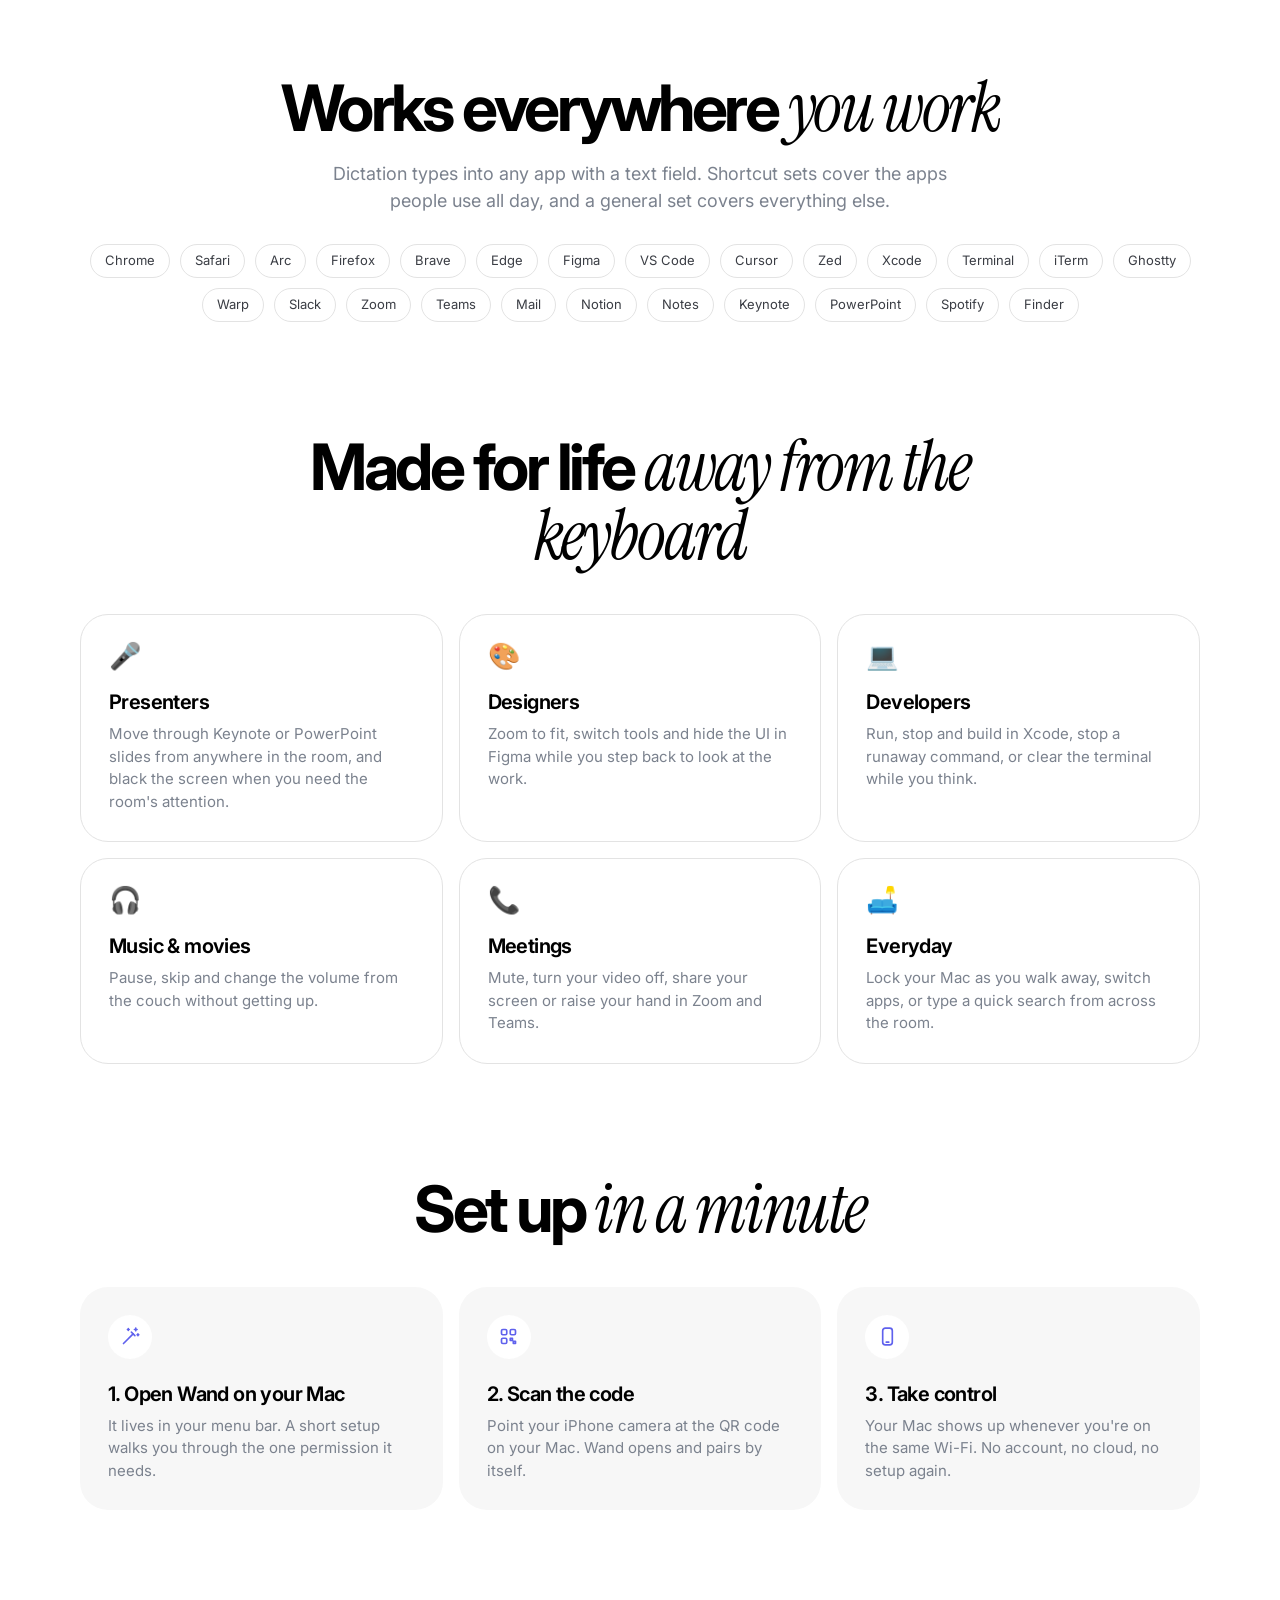
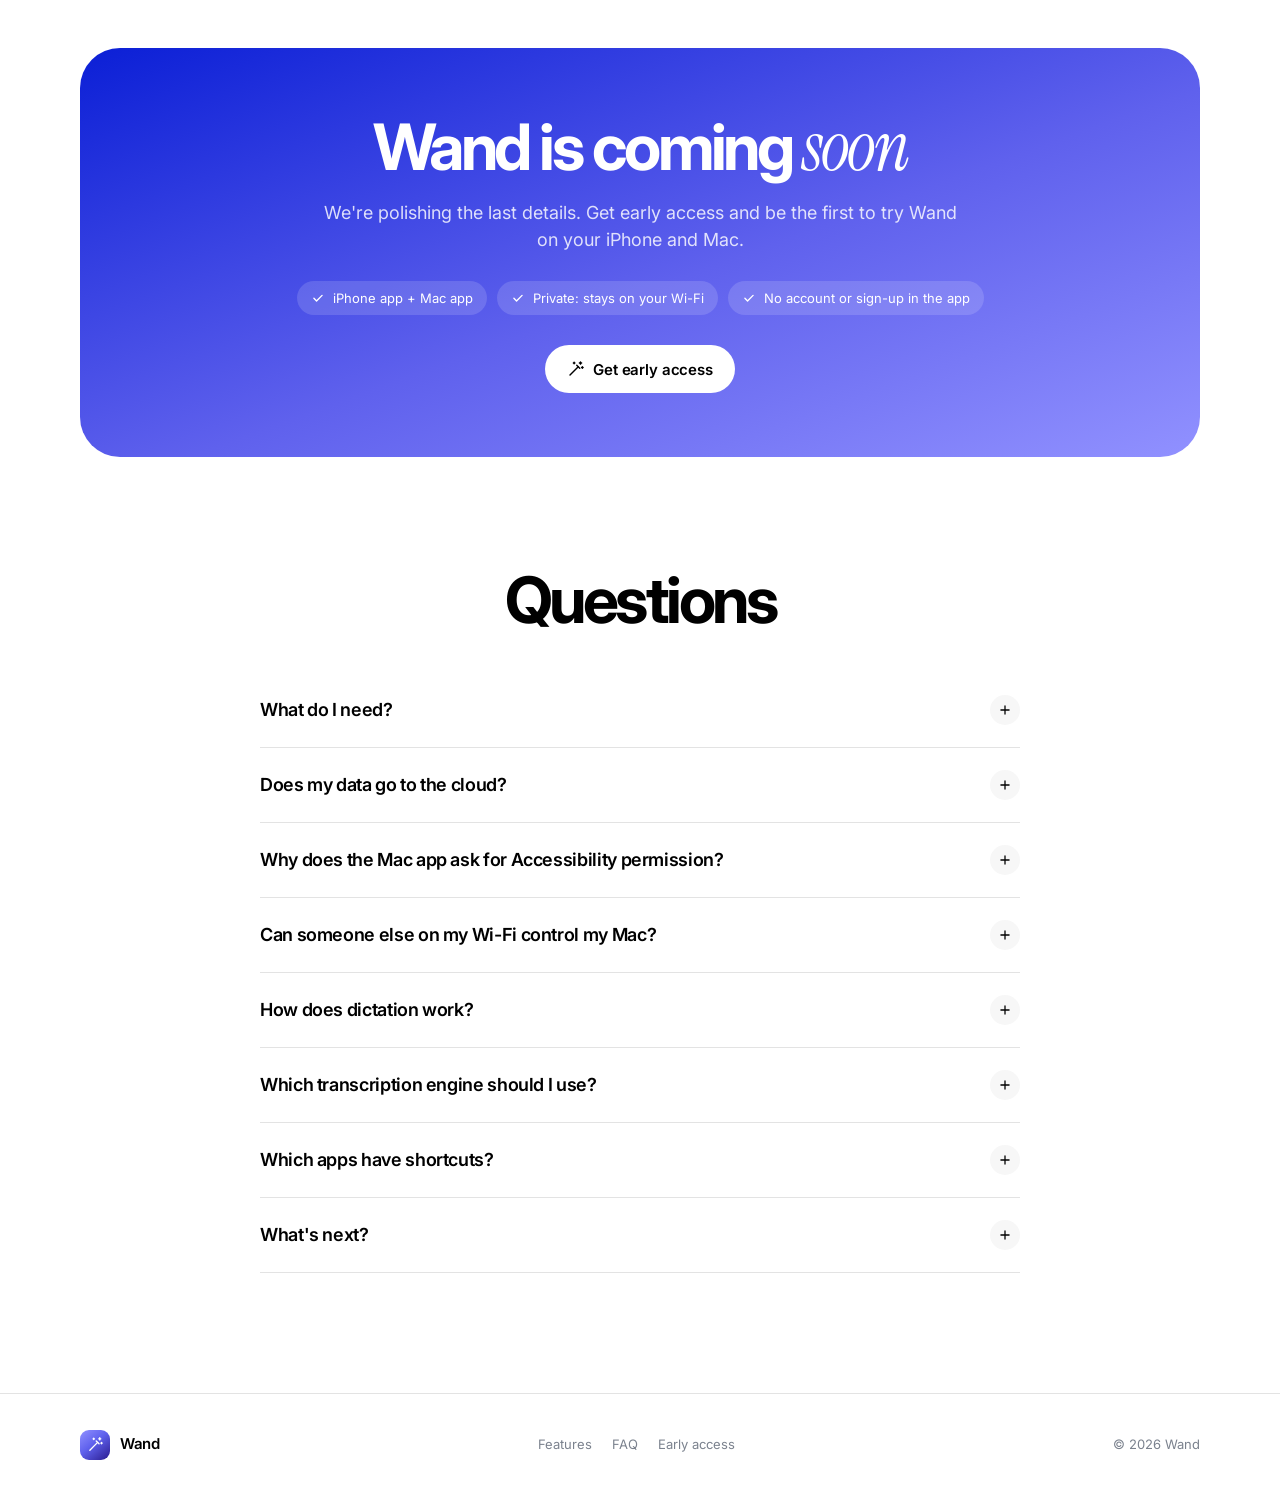
==== commit 25be89ed: "Landing page: dictation sections - "Speak, don't type" with a typing vs speaking speed comparison - " ====
--- a/apps/web/index.html
+++ b/apps/web/index.html
@@ -4,7 +4,7 @@
   <meta charset="utf-8">
   <meta name="viewport" content="width=device-width, initial-scale=1">
   <title>Wand — Your Mac, in your pocket</title>
-  <meta name="description" content="Wand turns your iPhone into a smart remote for your Mac: media, volume, shortcuts for the app you're using, typing and app switching, from across the room.">
+  <meta name="description" content="Wand turns your iPhone into a smart remote for your Mac (media, volume, shortcuts for the app you're using, typing) and lets you dictate into any app with your voice.">
   <meta name="theme-color" content="#0b1fd6">
   <link rel="preconnect" href="https://fonts.googleapis.com">
   <link rel="preconnect" href="https://fonts.gstatic.com" crossorigin>
@@ -17,6 +17,9 @@
 <svg width="0" height="0" style="position:absolute" aria-hidden="true">
   <defs>
     <symbol id="i-wand" viewBox="0 0 24 24" fill="none" stroke="currentColor" stroke-width="1.9" stroke-linecap="round" stroke-linejoin="round"><path d="M4 20 15 9"/><path d="m13 7 4 4"/><path d="M18 2.5v3M16.5 4h3M20.5 9v2M19.5 10h2M9.5 3v2M8.5 4h2"/></symbol>
+    <symbol id="i-mic" viewBox="0 0 24 24" fill="none" stroke="currentColor" stroke-width="1.9" stroke-linecap="round" stroke-linejoin="round"><rect x="9" y="3" width="6" height="11" rx="3"/><path d="M5.5 11a6.5 6.5 0 0 0 13 0M12 17.5V21"/></symbol>
+    <symbol id="i-key" viewBox="0 0 24 24" fill="none" stroke="currentColor" stroke-width="1.9" stroke-linecap="round" stroke-linejoin="round"><circle cx="8" cy="15" r="4"/><path d="m11 12 8-8M16 7l2 2M14 9l2 2"/></symbol>
+    <symbol id="i-trash" viewBox="0 0 24 24" fill="none" stroke="currentColor" stroke-width="1.9" stroke-linecap="round" stroke-linejoin="round"><path d="M4.5 7h15M9.5 7V4.5h5V7M6.5 7l1 13h9l1-13"/></symbol>
     <symbol id="i-play" viewBox="0 0 24 24" fill="currentColor"><path d="M7 5.5v13a1 1 0 0 0 1.5.86l11-6.5a1 1 0 0 0 0-1.72l-11-6.5A1 1 0 0 0 7 5.5Z"/></symbol>
     <symbol id="i-volume" viewBox="0 0 24 24" fill="none" stroke="currentColor" stroke-width="1.9" stroke-linecap="round" stroke-linejoin="round"><path d="M4 9.5v5h3.5L12 18.5v-13L7.5 9.5H4Z"/><path d="M15.5 9a4 4 0 0 1 0 6M18 6.5a7.5 7.5 0 0 1 0 11"/></symbol>
     <symbol id="i-grid" viewBox="0 0 24 24" fill="none" stroke="currentColor" stroke-width="1.9" stroke-linejoin="round"><rect x="4" y="4" width="7" height="7" rx="2.2"/><rect x="13" y="4" width="7" height="7" rx="2.2"/><rect x="4" y="13" width="7" height="7" rx="2.2"/><rect x="13" y="13" width="7" height="7" rx="2.2"/></symbol>
@@ -52,6 +55,7 @@
   </a>
   <nav class="nav-links" aria-label="Main">
     <a href="#features">Features</a>
+    <a href="#dictation">Dictation</a>
     <a href="#apps">Apps</a>
     <a href="#how">How it works</a>
     <a href="#faq">FAQ</a>
@@ -66,7 +70,7 @@
     <div class="container">
       <span class="eyebrow"><svg><use href="#i-sparkle"/></svg>iPhone remote for your Mac</span>
       <h1>Your Mac,<span class="serif">in your pocket.</span></h1>
-      <p class="lede">Wand turns your iPhone into a smart control strip for your Mac. Pause the music, turn it down, and tap shortcuts for whatever app you're using, all from across the room.</p>
+      <p class="lede">Wand turns your iPhone into a smart control strip for your Mac. Pause the music, tap shortcuts for whatever app you're using, or just speak and watch your words appear, from across the room or right at your desk.</p>
       <div class="hero-cta">
         <a class="btn btn-black" href="#access"><svg><use href="#i-wand"/></svg>Get early access</a>
       </div>
@@ -83,7 +87,7 @@
       <div class="phones">
         <div class="phone cut side"><img src="assets/06-shortcuts-finder.jpg" alt="Wand on iPhone showing Finder shortcuts" loading="lazy"></div>
         <div class="phone cut"><img src="assets/08-controls-with-tabs.jpg" alt="Wand on iPhone showing controls for the app in front"></div>
-        <div class="phone cut side"><img src="assets/07-keyboard.jpg" alt="Wand keyboard with arrow keys and app switcher" loading="lazy"></div>
+        <div class="phone cut side"><img src="assets/09-keyboard-hold-to-talk.jpg" alt="Wand keyboard with arrow keys and app switcher" loading="lazy"></div>
       </div>
     </div>
     <svg class="hills" aria-hidden="true"><use href="#hills"/></svg>
@@ -99,6 +103,7 @@
         <span class="chip"><svg><use href="#i-play"/></svg>Play &amp; pause</span>
         <span class="chip"><svg><use href="#i-volume"/></svg>Volume</span>
         <span class="chip"><svg><use href="#i-grid"/></svg>App-aware shortcuts</span>
+        <span class="chip"><svg><use href="#i-mic"/></svg>Voice dictation</span>
         <span class="chip"><svg><use href="#i-keyboard"/></svg>Remote keyboard</span>
         <span class="chip"><svg><use href="#i-switch"/></svg>App switcher</span>
         <span class="chip"><svg><use href="#i-lock"/></svg>Lock screen</span>
@@ -124,10 +129,107 @@
         <p class="sub">Type into any app on your Mac as you type on your phone. Use the arrow keys, Return and Esc, flick through open apps with the app switcher, or lock your Mac as you walk away.</p>
         <div class="scene dusk">
           <span class="tag left"><svg><use href="#i-keyboard"/></svg>Typing on your Mac</span>
-          <div class="phone"><img src="assets/07-keyboard.jpg" alt="Wand keyboard tab" loading="lazy"></div>
+          <div class="phone"><img src="assets/09-keyboard-hold-to-talk.jpg" alt="Wand keyboard tab" loading="lazy"></div>
           <svg class="hills" aria-hidden="true"><use href="#hills"/></svg>
         </div>
       </div>
+    </div>
+  </section>
+
+  <!-- Dictation -->
+  <section id="dictation" class="center">
+    <div class="container">
+      <h2 class="h2">Speak, <span class="dim">don't type.</span></h2>
+      <p class="sub">Hold a key, say what you mean, let go. Wand types it into whatever app you're using: messages, emails, docs, prompts, code comments.</p>
+
+      <div class="stats">
+        <div class="stat">
+          <span class="label">Typing</span>
+          <div>
+            <div class="num">~40<small>wpm</small></div>
+            <div class="bar"><i style="width:27%"></i></div>
+            <div class="note">A typical typing speed</div>
+          </div>
+        </div>
+        <div class="stat voice">
+          <span class="label">Speaking with Wand</span>
+          <div>
+            <div class="num">~150<small>wpm</small></div>
+            <div class="bar"><i style="width:100%"></i></div>
+            <div class="note">How fast most people talk, roughly 3–4× faster than typing</div>
+          </div>
+        </div>
+      </div>
+
+      <div class="rows">
+        <div class="row">
+          <div class="copy">
+            <h3>Hold ⌥ and talk</h3>
+            <p>Hold the right Option key anywhere on your Mac, speak, and let go. A small pill shows Wand listening, then your words land right where your cursor is.</p>
+            <ul class="points">
+              <li><svg><use href="#i-check"/></svg>Works in any app with a text field</li>
+              <li><svg><use href="#i-check"/></svg>Types for you, so your clipboard stays untouched</li>
+              <li><svg><use href="#i-check"/></svg>Works on its own, no iPhone needed</li>
+            </ul>
+          </div>
+          <div class="visual">
+            <div class="mac-demo">
+              <div class="window">
+                <div class="bar"><i></i><i></i><i></i>Notes</div>
+                <div class="body">Can you send me the deck before the 3pm call? I want to go through the pricing slide first<span class="caret"></span></div>
+              </div>
+              <div class="controls">
+                <span class="keycap"><span>⌥</span><b>option</b></span>
+                <span class="hud"><span class="bars"><i></i><i></i><i></i><i></i><i></i></span>Listening…</span>
+              </div>
+            </div>
+            <svg class="hills" aria-hidden="true"><use href="#hills"/></svg>
+          </div>
+        </div>
+
+        <div class="row">
+          <div class="copy">
+            <h3>Or talk into your phone</h3>
+            <p>On the couch, at the whiteboard, or across the room: hold <b>Hold to talk</b> on your iPhone and speak. Your phone listens, and your Mac types.</p>
+            <ul class="points">
+              <li><svg><use href="#i-check"/></svg>Uses your iPhone's microphone, close to your voice</li>
+              <li><svg><use href="#i-check"/></svg>Same settings as your Mac, set up once</li>
+              <li><svg><use href="#i-check"/></svg>Live level meter and haptics while you talk</li>
+            </ul>
+          </div>
+          <div class="visual dusk">
+            <div class="phone" style="width:230px;transform:translateY(90px)"><img src="assets/09-keyboard-hold-to-talk.jpg" alt="Hold to talk on Wand for iPhone" loading="lazy"></div>
+            <svg class="hills" aria-hidden="true"><use href="#hills"/></svg>
+          </div>
+        </div>
+
+        <div class="row">
+          <div class="copy">
+            <h3>Your engine, your choice</h3>
+            <p>Pick the transcription that fits you. Use a top cloud model with your own API key, or keep everything on your Mac with private, offline recognition.</p>
+            <ul class="points">
+              <li><svg><use href="#i-check"/></svg>OpenAI, Groq, or any OpenAI-compatible server</li>
+              <li><svg><use href="#i-check"/></svg>Bring your own key or your own infrastructure</li>
+              <li><svg><use href="#i-check"/></svg>Switch anytime in the Wand window</li>
+            </ul>
+          </div>
+          <div class="visual">
+            <div class="engines">
+              <div class="engine on"><span class="radio"></span><div><h5>Cloud</h5><p>Most accurate. Your audio goes only to the provider you choose.</p><div class="tags"><span>OpenAI</span><span>Groq</span><span>Your own server</span></div></div></div>
+              <div class="engine"><span class="radio"></span><div><h5>On this Mac</h5><p>Private and free. Your audio never leaves your Mac.</p><div class="tags"><span>Offline</span><span>No key needed</span></div></div></div>
+            </div>
+            <svg class="hills" aria-hidden="true"><use href="#hills"/></svg>
+          </div>
+        </div>
+      </div>
+
+      <div class="grid">
+        <div class="tile"><span class="ic"><svg><use href="#i-shield"/></svg></span><h4>No Wand servers</h4><p>There's no Wand account and no Wand cloud. Your audio goes to your Mac, then to the engine you picked.</p></div>
+        <div class="tile"><span class="ic"><svg><use href="#i-key"/></svg></span><h4>Keys in your Keychain</h4><p>Your API key is stored in the macOS Keychain, never in a file and never shared.</p></div>
+        <div class="tile"><span class="ic"><svg><use href="#i-trash"/></svg></span><h4>Audio isn't kept</h4><p>Each recording is deleted right after it's transcribed. Wand doesn't keep a history of what you said.</p></div>
+      </div>
+
+      <p class="sub" style="margin-top:36px">Coming next: AI clean-up that removes "um"s and fixes punctuation <span class="soon">Soon</span> &nbsp; Voice commands like "next slide" <span class="soon">Soon</span></p>
     </div>
   </section>
 
@@ -141,6 +243,7 @@
         <div class="tile"><span class="ic"><svg><use href="#i-grid"/></svg></span><h4>App-aware shortcuts</h4><p>A shortcut set for the app you're using, with each app's real keyboard shortcuts.</p></div>
         <div class="tile"><span class="ic"><svg><use href="#i-keyboard"/></svg></span><h4>Remote keyboard</h4><p>Type in any language, emoji included. Edits on your phone are mirrored on your Mac as you go.</p></div>
         <div class="tile"><span class="ic"><svg><use href="#i-switch"/></svg></span><h4>App switcher</h4><p>Open the app switcher, pick an app with <span class="kbd">←</span> <span class="kbd">→</span> and hit Return.</p></div>
+        <div class="tile"><span class="ic"><svg><use href="#i-mic"/></svg></span><h4>Voice dictation</h4><p>Hold Right ⌥ on your Mac or Hold to talk on your phone, and your words are typed into the app in front.</p></div>
         <div class="tile"><span class="ic"><svg><use href="#i-qr"/></svg></span><h4>Pair in seconds</h4><p>Scan the QR code on your Mac with your iPhone camera. That's the whole setup.</p></div>
       </div>
     </div>
@@ -149,8 +252,8 @@
   <!-- Apps -->
   <section id="apps" class="center">
     <div class="container">
-      <h2 class="h2">Knows the apps <span class="serif">you live in</span></h2>
-      <p class="sub">Shortcut sets for the apps people use all day, and a smart general set for everything else.</p>
+      <h2 class="h2">Works everywhere <span class="serif">you work</span></h2>
+      <p class="sub">Dictation types into any app with a text field. Shortcut sets cover the apps people use all day, and a general set covers everything else.</p>
       <div class="apps">
         <span class="chip">Chrome</span><span class="chip">Safari</span><span class="chip">Arc</span><span class="chip">Firefox</span><span class="chip">Brave</span><span class="chip">Edge</span>
         <span class="chip">Figma</span><span class="chip">VS Code</span><span class="chip">Cursor</span><span class="chip">Zed</span><span class="chip">Xcode</span>
@@ -215,7 +318,7 @@
         </details>
         <details>
           <summary>Does my data go to the cloud?<span class="plus"><svg><use href="#i-plus"/></svg></span></summary>
-          <p>No. Your iPhone talks straight to your Mac over your local network. There's no account, no server in the middle, and nothing about what you type or tap leaves your Wi-Fi.</p>
+          <p>Your iPhone talks straight to your Mac over your local network, with no account and no Wand server in the middle. The only exception is dictation with a cloud engine: your recording is sent to the provider you chose (OpenAI, Groq or your own server) to be transcribed. Choose On this Mac to keep audio entirely on your Mac.</p>
         </details>
         <details>
           <summary>Why does the Mac app ask for Accessibility permission?<span class="plus"><svg><use href="#i-plus"/></svg></span></summary>
@@ -226,12 +329,20 @@
           <p>Only phones you've paired. Pairing needs the one-time code shown on your Mac, and you can forget any phone from the Wand window at any time.</p>
         </details>
         <details>
+          <summary>How does dictation work?<span class="plus"><svg><use href="#i-plus"/></svg></span></summary>
+          <p>Hold the right Option key on your Mac (or Hold to talk on your iPhone), speak, and let go. Wand turns your speech into text with the engine you chose and types it where your cursor is. It works in any app, even without pairing a phone.</p>
+        </details>
+        <details>
+          <summary>Which transcription engine should I use?<span class="plus"><svg><use href="#i-plus"/></svg></span></summary>
+          <p>Cloud is the most accurate: bring an API key from OpenAI or Groq, or point Wand at any OpenAI-compatible server you run. On this Mac is private and free, using the Mac's built-in on-device recognition, and it's less accurate with names and jargon. You can switch anytime.</p>
+        </details>
+        <details>
           <summary>Which apps have shortcuts?<span class="plus"><svg><use href="#i-plus"/></svg></span></summary>
           <p>Browsers, Figma, VS Code, Cursor, Zed, Xcode, Terminal and other terminals, Slack, Zoom, Teams, Finder, Mail, Notion, Notes, Keynote, PowerPoint and Spotify, with more on the way. Every other app gets a general set: Mission Control, app switching, Spotlight, full screen, undo and redo.</p>
         </details>
         <details>
           <summary>What's next?<span class="plus"><svg><use href="#i-plus"/></svg></span></summary>
-          <p>Screenshots to your clipboard in one tap, a trackpad mode, now-playing info with artwork, and Windows support.</p>
+          <p>AI clean-up for dictation, voice commands, screenshots to your clipboard in one tap, a trackpad mode, now-playing info with artwork, and Windows support.</p>
         </details>
       </div>
     </div>
--- a/apps/web/styles.css
+++ b/apps/web/styles.css
@@ -283,3 +283,101 @@
 @media (prefers-reduced-motion: reduce) {
   * { transition: none !important; scroll-behavior: auto !important; }
 }
+
+/* ---------- Dictation ---------- */
+.h2 .dim { color: #b3b8c0; }
+.stats { display: grid; grid-template-columns: 1fr 1.6fr; gap: 16px; margin-top: 44px; text-align: left; }
+.stat {
+  position: relative; overflow: hidden;
+  padding: 28px; border-radius: 28px; background: var(--surface); min-height: 230px;
+  display: flex; flex-direction: column; justify-content: space-between;
+}
+.stat.voice { background: linear-gradient(150deg, #e8eeff, #eef0ff 45%, #f6efff); }
+.stat .label { font-size: 14px; font-weight: 600; color: #3a3d44; }
+.stat .num { font-size: clamp(48px, 6vw, 72px); font-weight: 700; letter-spacing: -0.05em; line-height: 1; }
+.stat .num small { font-size: 18px; font-weight: 500; letter-spacing: -0.01em; color: var(--muted); margin-left: 4px; }
+.stat .bar { height: 10px; border-radius: 999px; background: rgba(0,0,0,.06); margin-top: 18px; overflow: hidden; }
+.stat .bar i { display: block; height: 100%; border-radius: 999px; background: #c7cbd2; }
+.stat.voice .bar i { background: linear-gradient(90deg, var(--indigo), var(--lilac)); }
+.stat .note { font-size: 13px; color: var(--muted); margin-top: 10px; }
+
+.rows { display: grid; gap: 16px; margin-top: 44px; text-align: left; }
+.row {
+  display: grid; grid-template-columns: 1fr 1.25fr; gap: 40px; align-items: center;
+  padding: 16px 16px 16px 40px; border-radius: var(--radius-card); background: var(--surface);
+}
+.row h3 { margin: 0 0 10px; font-size: clamp(26px, 3vw, 34px); line-height: 1.05; letter-spacing: -0.045em; font-weight: 700; }
+.row p { margin: 0; font-size: 16px; color: var(--muted); }
+.row .points { list-style: none; padding: 0; margin: 18px 0 0; display: grid; gap: 8px; font-size: 14px; color: #3a3d44; }
+.row .points li { display: flex; gap: 8px; align-items: center; }
+.row .points svg { width: 16px; height: 16px; color: var(--indigo); flex: none; }
+.visual {
+  position: relative; overflow: hidden; height: 380px; border-radius: 28px;
+  background: linear-gradient(180deg, #2b6dff 0%, #79b6ff 52%, #d4e9ff 82%);
+  display: grid; place-items: center; padding: 24px;
+}
+.visual .hills { height: 150px; }
+.visual.dusk { background: linear-gradient(180deg, #1d1a7a 0%, #5f61ed 45%, #c9b8ff 75%, #f3e9ff 92%); }
+.visual > :not(.hills) { position: relative; z-index: 2; }
+
+/* Mock note window */
+.window { width: min(400px, 100%); border-radius: 18px; background: #fff; overflow: hidden; }
+.window .bar { display: flex; align-items: center; gap: 6px; height: 34px; padding: 0 14px; background: #f3f3f5; font-size: 12px; color: var(--muted); }
+.window .bar i { width: 10px; height: 10px; border-radius: 999px; background: #ff5f57; }
+.window .bar i:nth-child(2) { background: #febc2e; }
+.window .bar i:nth-child(3) { background: #28c840; margin-right: 8px; }
+.window .body { padding: 18px 18px 22px; font-size: 15px; line-height: 1.55; color: #1b1c1f; min-height: 120px; }
+.caret { display: inline-block; width: 2px; height: 1.1em; vertical-align: -0.18em; background: var(--indigo); margin-left: 1px; animation: blink 1s steps(1) infinite; }
+@keyframes blink { 50% { opacity: 0; } }
+
+.keycap {
+  display: inline-flex; flex-direction: column; align-items: flex-end; justify-content: space-between;
+  width: 92px; height: 64px; padding: 8px 10px; border-radius: 14px;
+  background: #fff; border: 1px solid #dfe2e7; border-bottom-width: 3px;
+  font-size: 12px; color: #3a3d44; transform: translateY(2px);
+}
+.keycap b { font-size: 18px; font-weight: 500; }
+.hud {
+  display: inline-flex; align-items: center; gap: 10px;
+  height: 40px; padding: 0 16px; border-radius: 999px;
+  background: rgba(0,0,0,.88); color: #fff; font-size: 13px; font-weight: 500;
+}
+.hud .bars { display: inline-flex; align-items: center; gap: 3px; height: 18px; }
+.hud .bars i { width: 3px; border-radius: 999px; background: #fff; animation: talk 0.9s ease-in-out infinite; }
+.hud .bars i:nth-child(1) { height: 6px; animation-delay: -.2s; }
+.hud .bars i:nth-child(2) { height: 12px; animation-delay: -.5s; }
+.hud .bars i:nth-child(3) { height: 18px; }
+.hud .bars i:nth-child(4) { height: 11px; animation-delay: -.35s; }
+.hud .bars i:nth-child(5) { height: 7px; animation-delay: -.7s; }
+@keyframes talk { 50% { transform: scaleY(.45); } }
+.mac-demo { display: grid; justify-items: center; gap: 18px; width: 100%; }
+.mac-demo .controls { display: flex; align-items: center; gap: 14px; }
+
+/* Engine choice */
+.engines { display: grid; gap: 12px; width: min(420px, 100%); }
+.engine { display: flex; gap: 14px; align-items: flex-start; padding: 18px; border-radius: 22px; background: rgba(255,255,255,.94); text-align: left; }
+.engine.on { outline: 2px solid var(--indigo); outline-offset: -2px; }
+.engine .radio { flex: none; width: 20px; height: 20px; border-radius: 999px; border: 2px solid #c7cbd2; margin-top: 2px; }
+.engine.on .radio { border: 6px solid var(--indigo); }
+.engine h5 { margin: 0 0 4px; font-size: 16px; letter-spacing: -0.02em; font-weight: 650; color: #111; }
+.engine p { margin: 0; font-size: 13px; color: var(--muted); }
+.engine .tags { display: flex; flex-wrap: wrap; gap: 6px; margin-top: 10px; }
+.engine .tags span { height: 24px; padding: 0 10px; border-radius: 999px; background: var(--surface); font-size: 12px; display: inline-flex; align-items: center; color: #3a3d44; }
+
+.soon {
+  display: inline-flex; align-items: center; height: 24px; padding: 0 10px; border-radius: 999px;
+  background: #eef0ff; color: var(--indigo); font-size: 12px; font-weight: 600; margin-left: 8px; vertical-align: 3px;
+}
+
+@media (max-width: 900px) {
+  .row { grid-template-columns: 1fr; padding: 32px 16px 16px; gap: 24px; }
+  .row .copy { padding: 0 12px; }
+  .stats { grid-template-columns: 1fr; }
+}
+@media (max-width: 640px) {
+  .visual { height: 340px; }
+  .stat { min-height: 190px; }
+}
+@media (prefers-reduced-motion: reduce) {
+  .caret, .hud .bars i { animation: none; }
+}
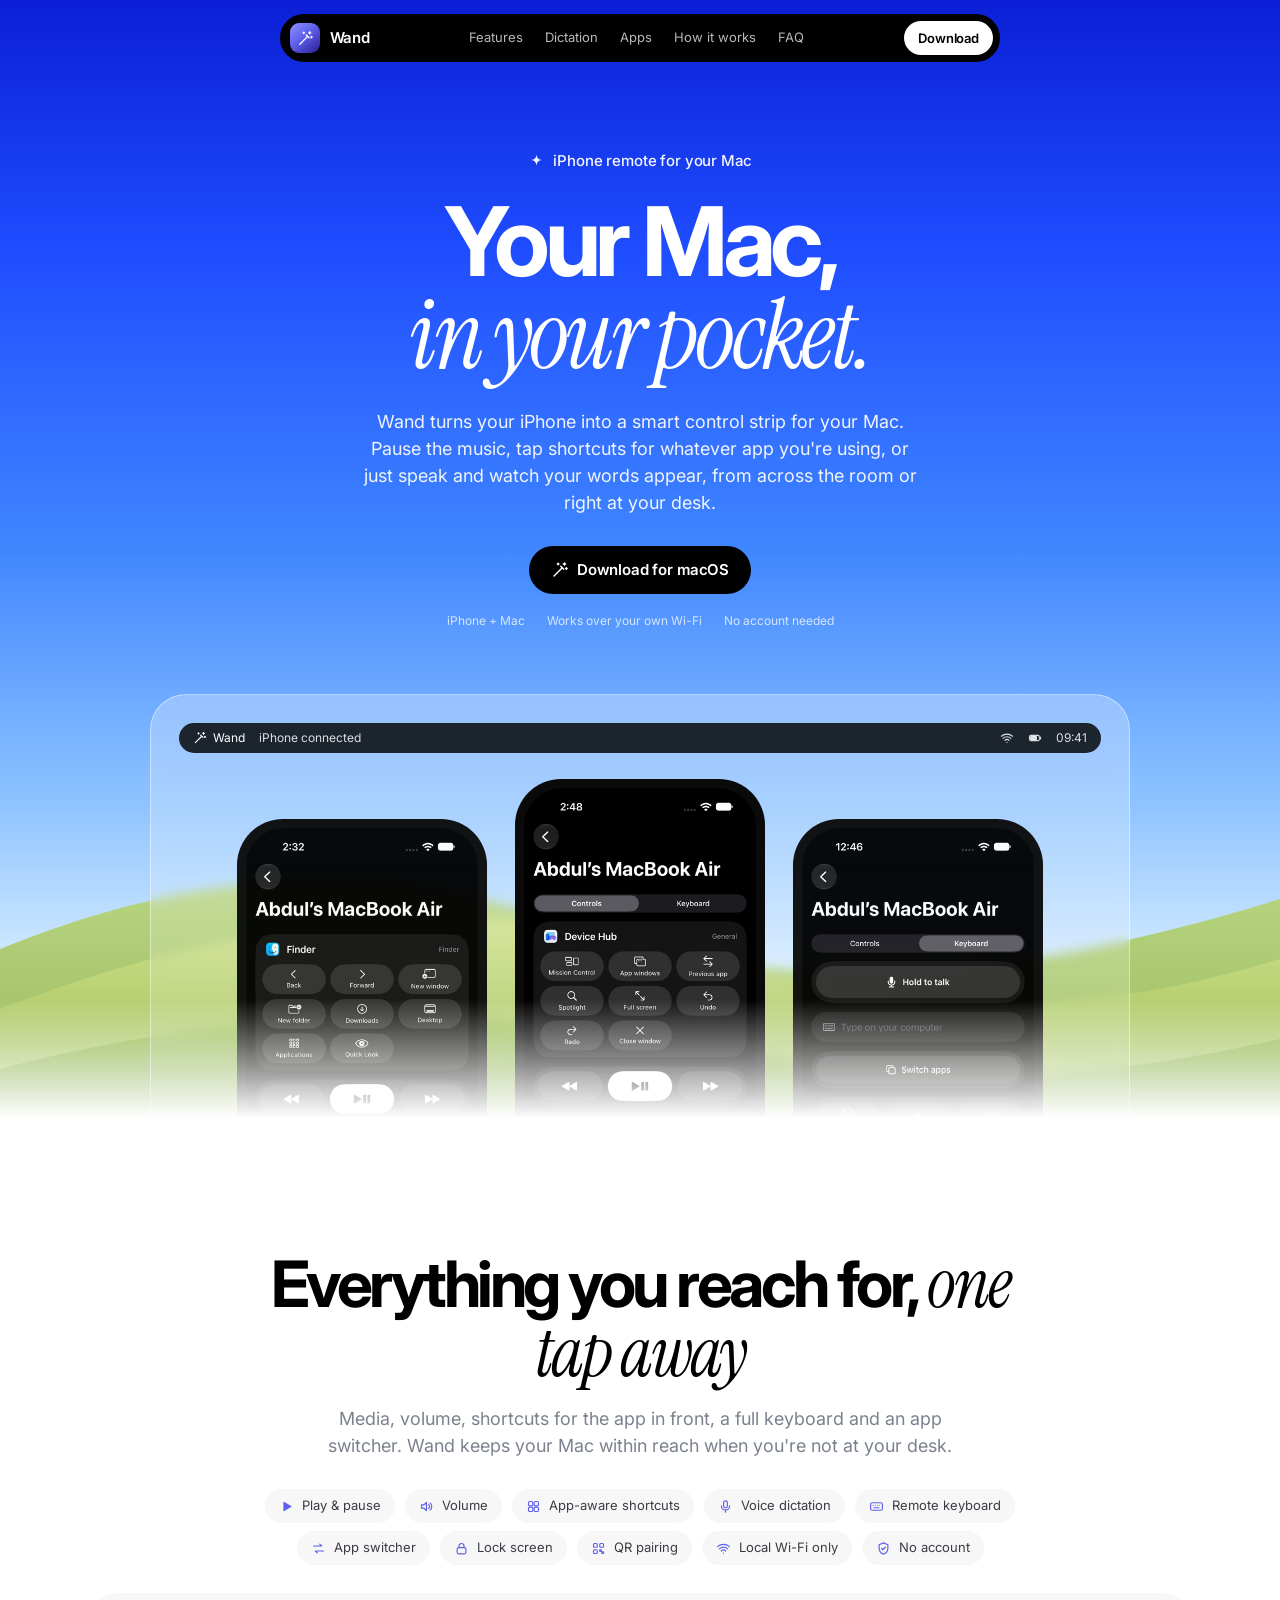
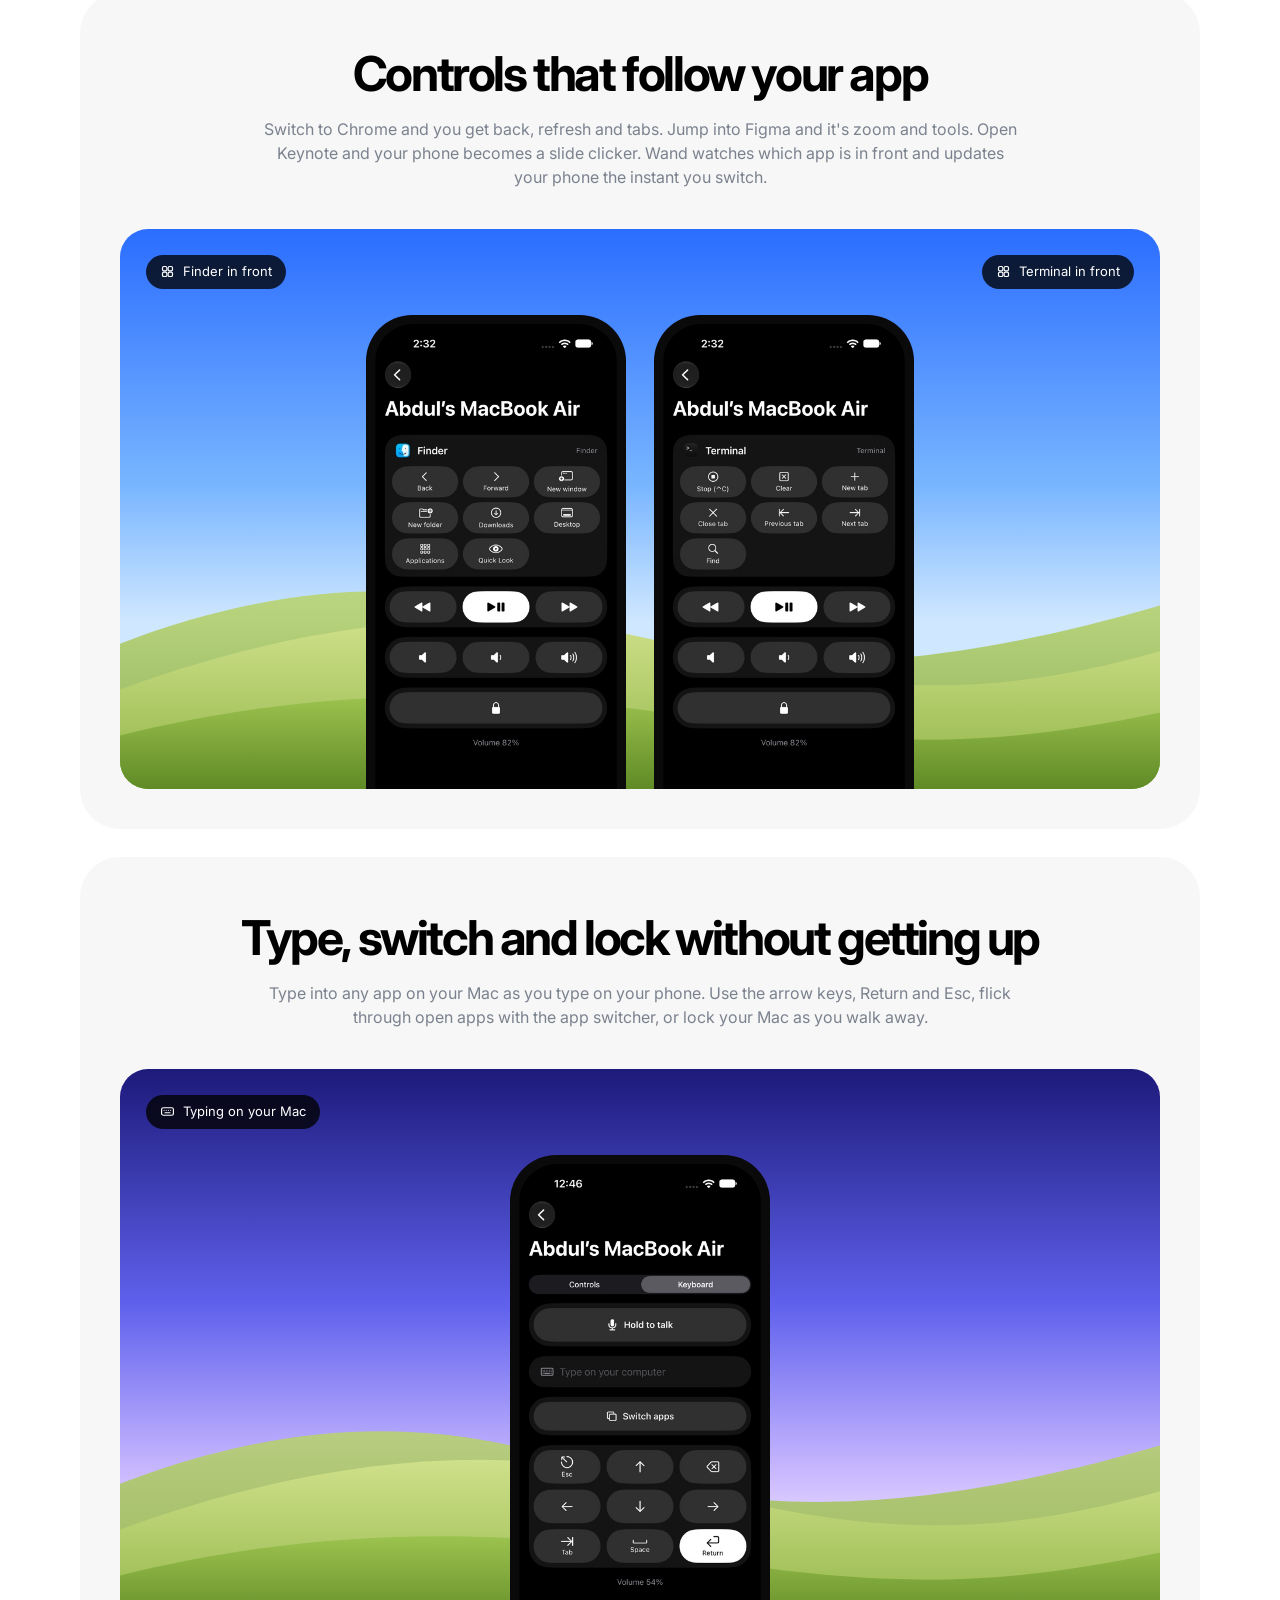
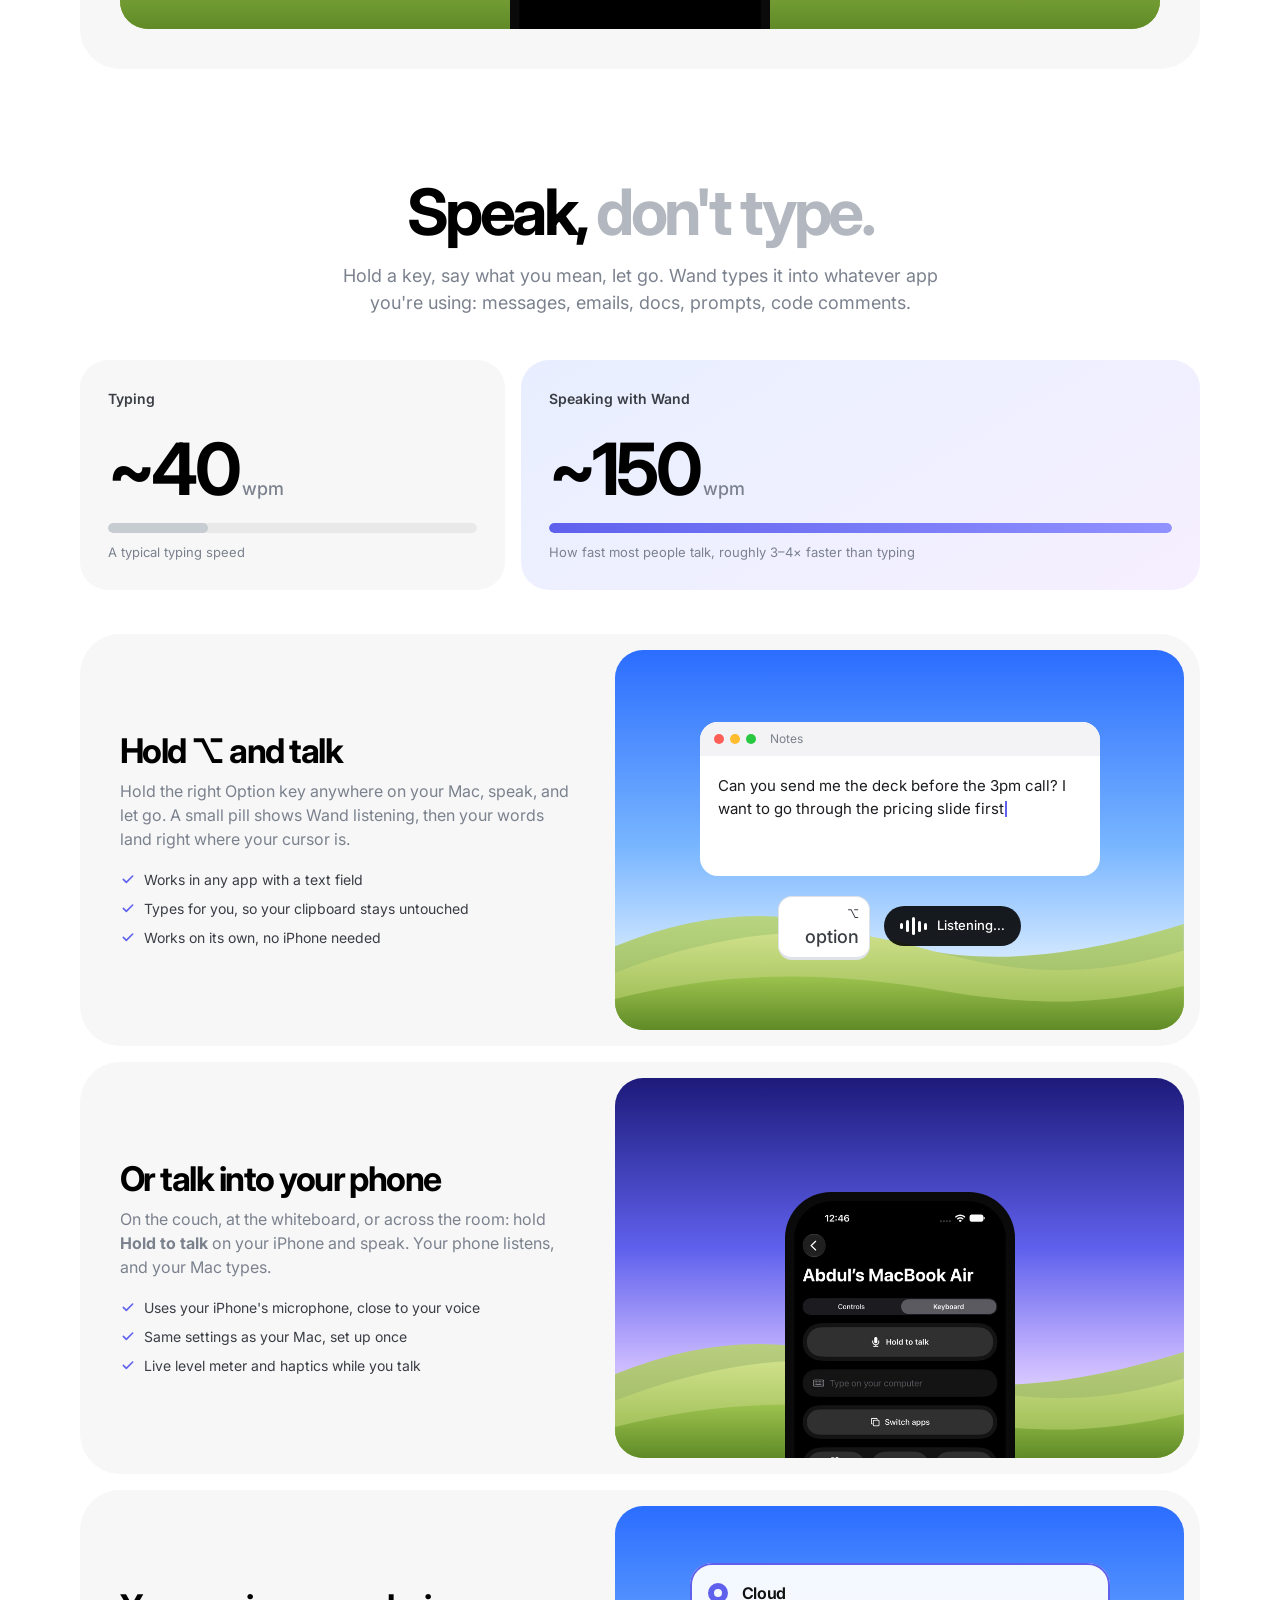
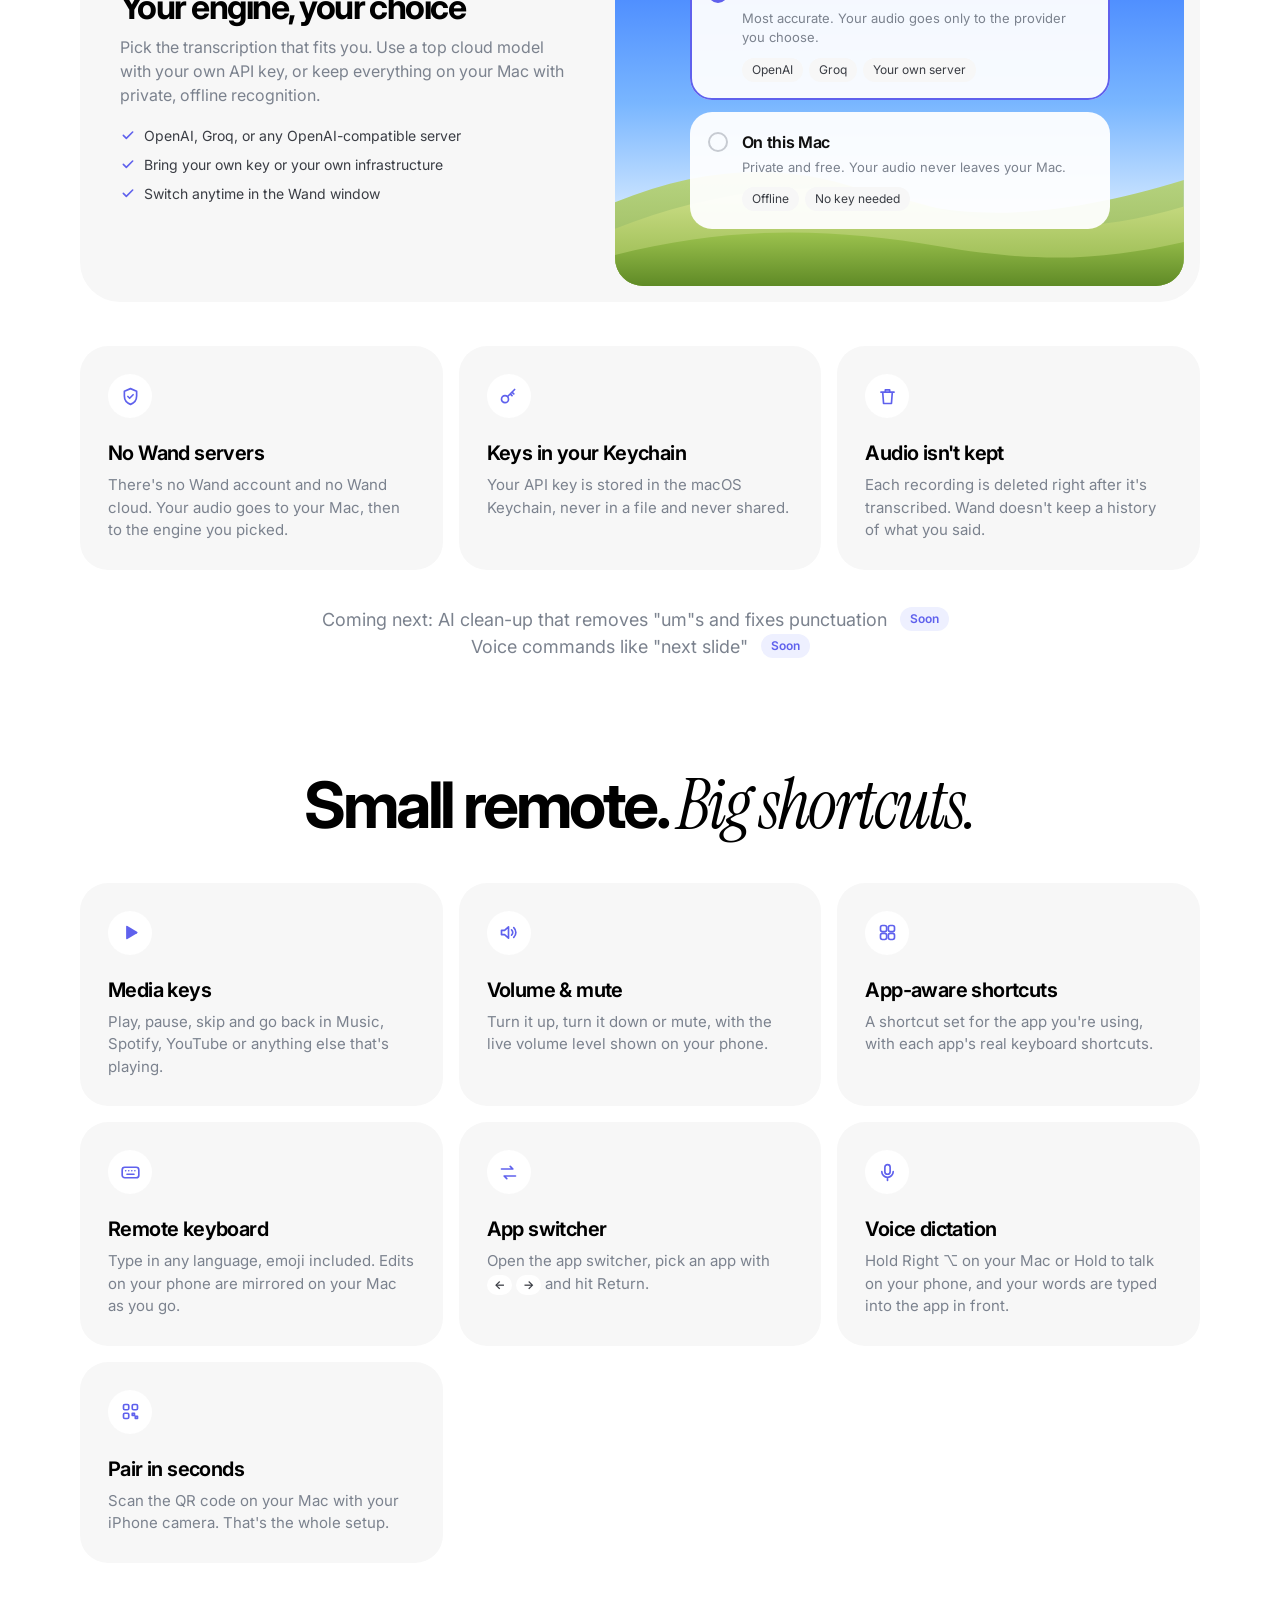
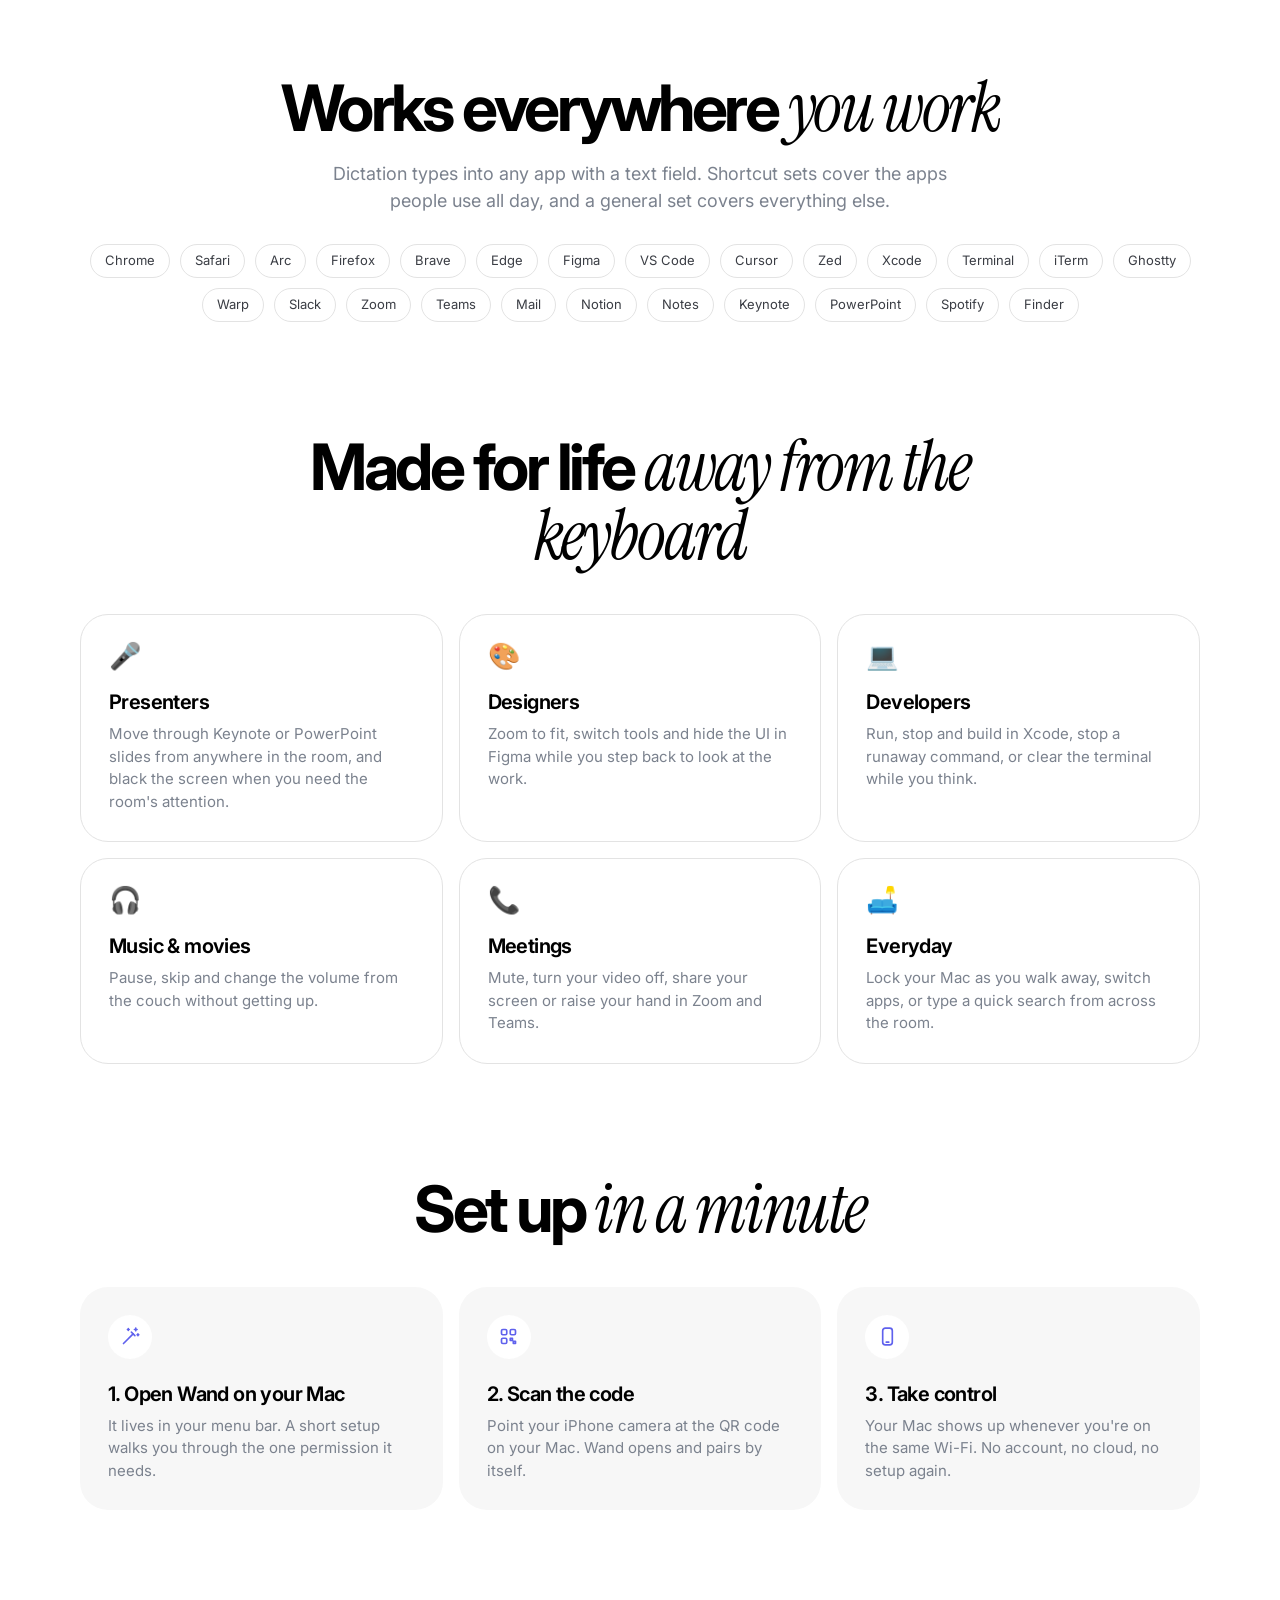
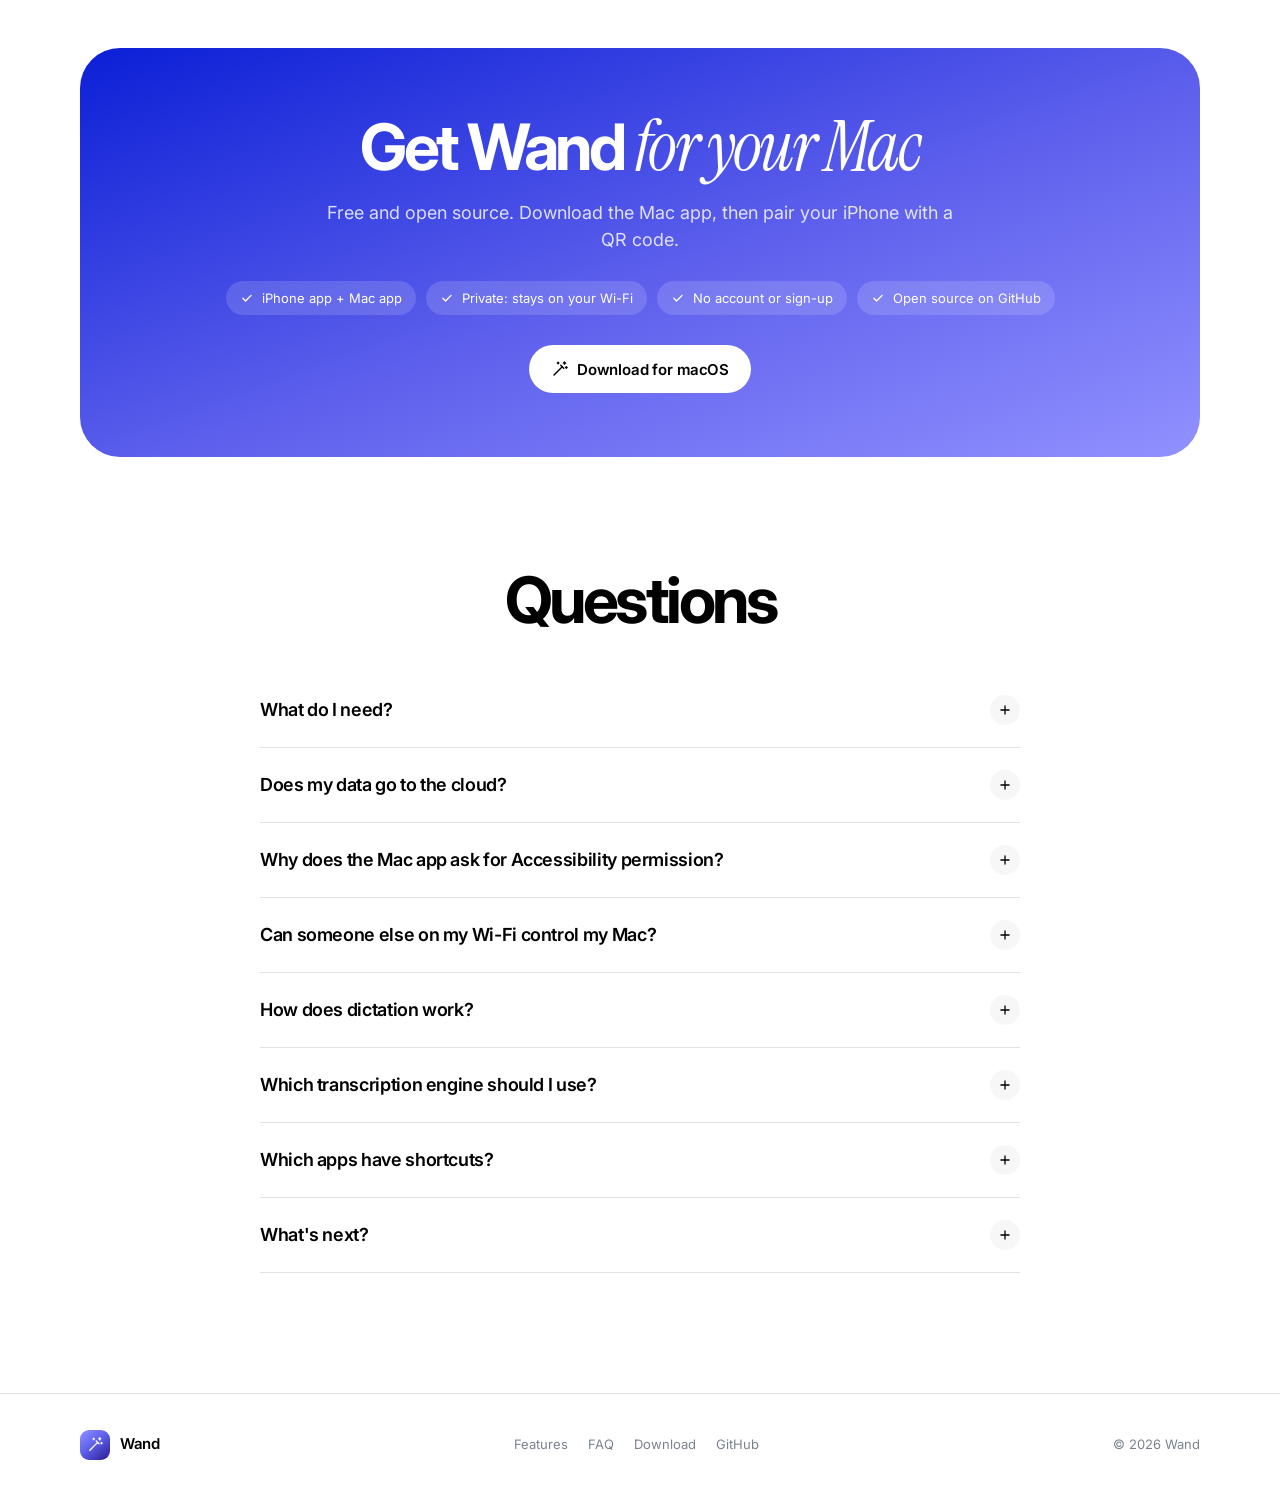
==== commit dc1941b9: "Download thanks page and Download buttons - download.html: Thanks for downloading, three illustrated" ====
--- a/apps/web/index.html
+++ b/apps/web/index.html
@@ -60,7 +60,7 @@
     <a href="#how">How it works</a>
     <a href="#faq">FAQ</a>
   </nav>
-  <a class="btn btn-white btn-sm" href="#access">Get early access</a>
+  <a class="btn btn-white btn-sm" href="download.html">Download</a>
 </header>
 
 <main id="top">
@@ -72,7 +72,7 @@
       <h1>Your Mac,<span class="serif">in your pocket.</span></h1>
       <p class="lede">Wand turns your iPhone into a smart control strip for your Mac. Pause the music, tap shortcuts for whatever app you're using, or just speak and watch your words appear, from across the room or right at your desk.</p>
       <div class="hero-cta">
-        <a class="btn btn-black" href="#access"><svg><use href="#i-wand"/></svg>Get early access</a>
+        <a class="btn btn-black" href="download.html"><svg><use href="#i-wand"/></svg>Download for macOS</a>
       </div>
       <div class="hero-meta">
         <span>iPhone + Mac</span><span>Works over your own Wi-Fi</span><span>No account needed</span>
@@ -295,14 +295,15 @@
   <section id="access">
     <div class="container">
       <div class="access">
-        <h2 class="h2">Wand is coming <span class="serif">soon</span></h2>
-        <p class="sub">We're polishing the last details. Get early access and be the first to try Wand on your iPhone and Mac.</p>
+        <h2 class="h2">Get Wand <span class="serif">for your Mac</span></h2>
+        <p class="sub">Free and open source. Download the Mac app, then pair your iPhone with a QR code.</p>
         <ul>
           <li><svg><use href="#i-check"/></svg>iPhone app + Mac app</li>
           <li><svg><use href="#i-check"/></svg>Private: stays on your Wi-Fi</li>
-          <li><svg><use href="#i-check"/></svg>No account or sign-up in the app</li>
+          <li><svg><use href="#i-check"/></svg>No account or sign-up</li>
+          <li><svg><use href="#i-check"/></svg>Open source on GitHub</li>
         </ul>
-        <a class="btn btn-white" href="mailto:?subject=Wand%20early%20access" data-todo="replace with the real sign-up link"><svg><use href="#i-wand"/></svg>Get early access</a>
+        <a class="btn btn-white" href="download.html"><svg><use href="#i-wand"/></svg>Download for macOS</a>
       </div>
     </div>
   </section>
@@ -352,7 +353,7 @@
 <footer>
   <div class="container foot">
     <a class="brand" href="#top"><span class="brand-mark"><svg><use href="#i-wand"/></svg></span>Wand</a>
-    <nav><a href="#features">Features</a><a href="#faq">FAQ</a><a href="#access">Early access</a></nav>
+    <nav><a href="#features">Features</a><a href="#faq">FAQ</a><a href="download.html">Download</a><a href="https://github.com/itzareous/wand">GitHub</a></nav>
     <span>© 2026 Wand</span>
   </div>
 </footer>
--- a/apps/web/styles.css
+++ b/apps/web/styles.css
@@ -381,3 +381,83 @@
 @media (prefers-reduced-motion: reduce) {
   .caret, .hud .bars i { animation: none; }
 }
+
+/* ---------- Download page ---------- */
+.dl { padding: 150px 0 0; text-align: center; }
+.dl .kicker { font-size: 17px; color: var(--muted); }
+.dl h1 { margin: 12px 0 0; font-size: clamp(40px, 6.4vw, 76px); line-height: 1; font-weight: 700; letter-spacing: -0.055em; }
+.steps { display: grid; grid-template-columns: repeat(3, 1fr); gap: 28px; margin-top: 64px; }
+.step { display: grid; justify-items: center; gap: 22px; }
+.step .n {
+  width: 34px; height: 34px; border-radius: 999px; background: var(--black); color: #fff;
+  display: grid; place-items: center; font-size: 15px; font-weight: 600;
+}
+.step .art {
+  position: relative; overflow: hidden; width: 100%; height: 260px; border-radius: 28px; background: var(--surface);
+  display: grid; place-items: center;
+}
+.step p { margin: 0; max-width: 300px; font-size: 17px; line-height: 1.45; color: var(--muted); }
+.step p b { color: var(--black); font-weight: 600; }
+.cursor { position: absolute; width: 30px; height: 30px; color: #000; }
+
+/* 1: Dock */
+.dock {
+  position: absolute; left: -10px; right: 30px; bottom: 54px; height: 92px;
+  display: flex; align-items: center; justify-content: flex-end; gap: 16px; padding: 0 22px;
+  border-radius: 26px; background: rgba(255,255,255,.85); border: 1px solid #ececef;
+}
+.dock .app { width: 58px; height: 58px; border-radius: 15px; flex: none; }
+.dock .notes { background: linear-gradient(180deg, #ffd84d 0 28%, #fdfdfb 28%); border: 1px solid #ececef; }
+.dock .cal { background: #fff; border: 1px solid #ececef; display: grid; place-items: center; font-size: 26px; font-weight: 300; color: #222; position: relative; padding-top: 10px; }
+.dock .cal::before { content: "OCT"; position: absolute; top: 4px; left: 0; right: 0; font-size: 9px; font-weight: 700; color: #ff3b30; letter-spacing: .04em; }
+.dock .sep { width: 1px; height: 52px; background: #dadade; flex: none; }
+.dock .dmg { width: 50px; height: 60px; border-radius: 8px 16px 8px 8px; background: linear-gradient(180deg, #f2f2f4, #dcdce2); border: 1px solid #d5d5db; display: grid; place-items: center; }
+.dock .dmg .brand-mark { width: 26px; height: 26px; border-radius: 7px; }
+.dock .dmg .brand-mark svg { width: 15px; height: 15px; }
+.dock .bin { background: linear-gradient(180deg, #fbfbfc, #e7e7eb); border: 1px solid #e0e0e5; border-radius: 10px 10px 18px 18px; width: 48px; }
+.tip {
+  position: absolute; top: 34px; right: 112px;
+  padding: 10px 16px; border-radius: 14px; background: #fff; border: 1px solid #ececef;
+  font-size: 16px; color: #111;
+}
+.tip::after { content: ""; position: absolute; left: 50%; bottom: -7px; width: 12px; height: 12px; background: #fff; border-right: 1px solid #ececef; border-bottom: 1px solid #ececef; transform: translateX(-50%) rotate(45deg); }
+
+/* 2: Disk image window */
+.finder { width: 84%; border-radius: 14px; background: #fff; border: 1px solid #ececef; overflow: hidden; }
+.finder .top { height: 26px; display: flex; align-items: center; gap: 6px; padding: 0 10px; background: #f6f6f8; }
+.finder .top i { width: 9px; height: 9px; border-radius: 999px; background: #ff5f57; }
+.finder .top i:nth-child(2) { background: #febc2e; }
+.finder .top i:nth-child(3) { background: #28c840; }
+.finder .inner { display: flex; align-items: center; justify-content: space-around; padding: 26px 18px; }
+.finder .item { position: relative; display: grid; justify-items: center; gap: 8px; font-size: 13px; color: #333; }
+.finder .big { width: 76px; height: 76px; border-radius: 20px; }
+.finder .big svg { width: 42px; height: 42px; }
+.finder .drop { padding: 16px 22px; border: 2px dashed #c8c8cf; border-radius: 14px; background: #f6f6f8; }
+.folder { position: relative; width: 82px; height: 62px; border-radius: 10px; background: linear-gradient(180deg, #6ec3ff, #2f9bff); }
+.folder::before { content: ""; position: absolute; top: -8px; left: 0; width: 34px; height: 14px; border-radius: 6px 6px 0 0; background: #5ab6ff; }
+.folder svg { position: absolute; inset: 0; margin: auto; width: 28px; height: 28px; color: rgba(255,255,255,.85); }
+
+/* 3: Applications window */
+.apps-win { position: absolute; left: 28px; top: 34px; right: -2px; bottom: -2px; border-radius: 20px 0 0 0; background: #fff; border: 1px solid #ececef; padding: 18px 0 0 22px; text-align: left; }
+.apps-win h6 { margin: 0 0 14px; font-size: 26px; font-weight: 500; letter-spacing: -0.02em; color: #222; padding-bottom: 14px; border-bottom: 1px solid #ececef; }
+.apps-win .sel { display: flex; align-items: center; gap: 14px; height: 54px; padding: 0 14px; border-radius: 10px 0 0 10px; background: #3b8bff; color: #fff; font-size: 26px; letter-spacing: -0.02em; }
+.apps-win .sel .brand-mark { width: 34px; height: 34px; border-radius: 9px; border: 2px solid #fff; }
+.apps-win .ghost { height: 14px; width: 60%; margin: 18px 0 0 14px; border-radius: 999px; background: #f1f1f4; }
+
+.dl .after { margin-top: 64px; font-size: 16px; color: var(--muted); }
+.dl .after a { color: var(--black); text-decoration: underline; text-underline-offset: 3px; font-weight: 500; }
+.next-card {
+  display: flex; align-items: center; justify-content: space-between; gap: 24px; text-align: left;
+  margin: 56px auto 0; max-width: 860px; padding: 28px 32px; border-radius: 28px; background: var(--surface);
+}
+.next-card h4 { margin: 0 0 4px; font-size: 20px; letter-spacing: -0.03em; font-weight: 650; }
+.next-card p { margin: 0; font-size: 15px; color: var(--muted); }
+.req { margin-top: 18px; font-size: 13px; color: var(--muted); }
+
+@media (max-width: 900px) {
+  .steps { grid-template-columns: 1fr; max-width: 440px; margin-inline: auto; gap: 44px; }
+  .next-card { flex-direction: column; align-items: flex-start; }
+}
+@media (max-width: 640px) {
+  .dl { padding-top: 120px; }
+}
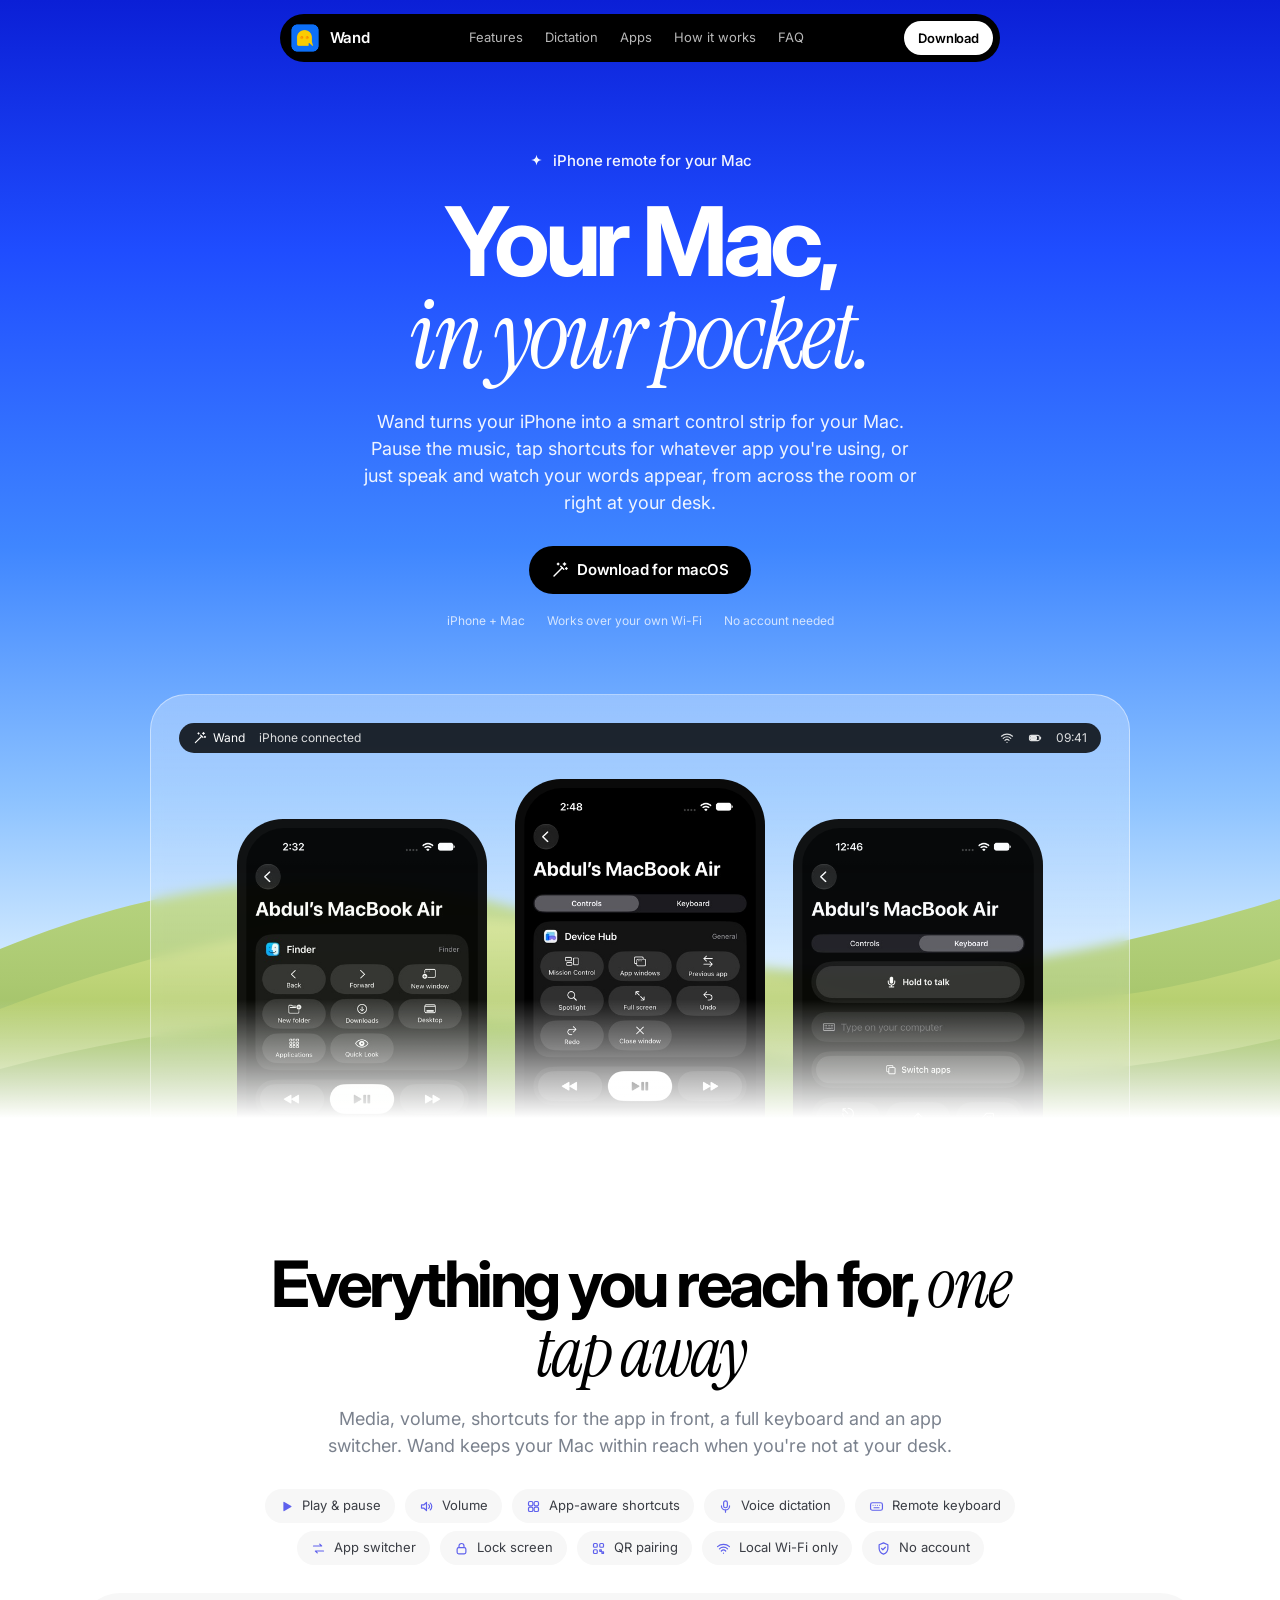
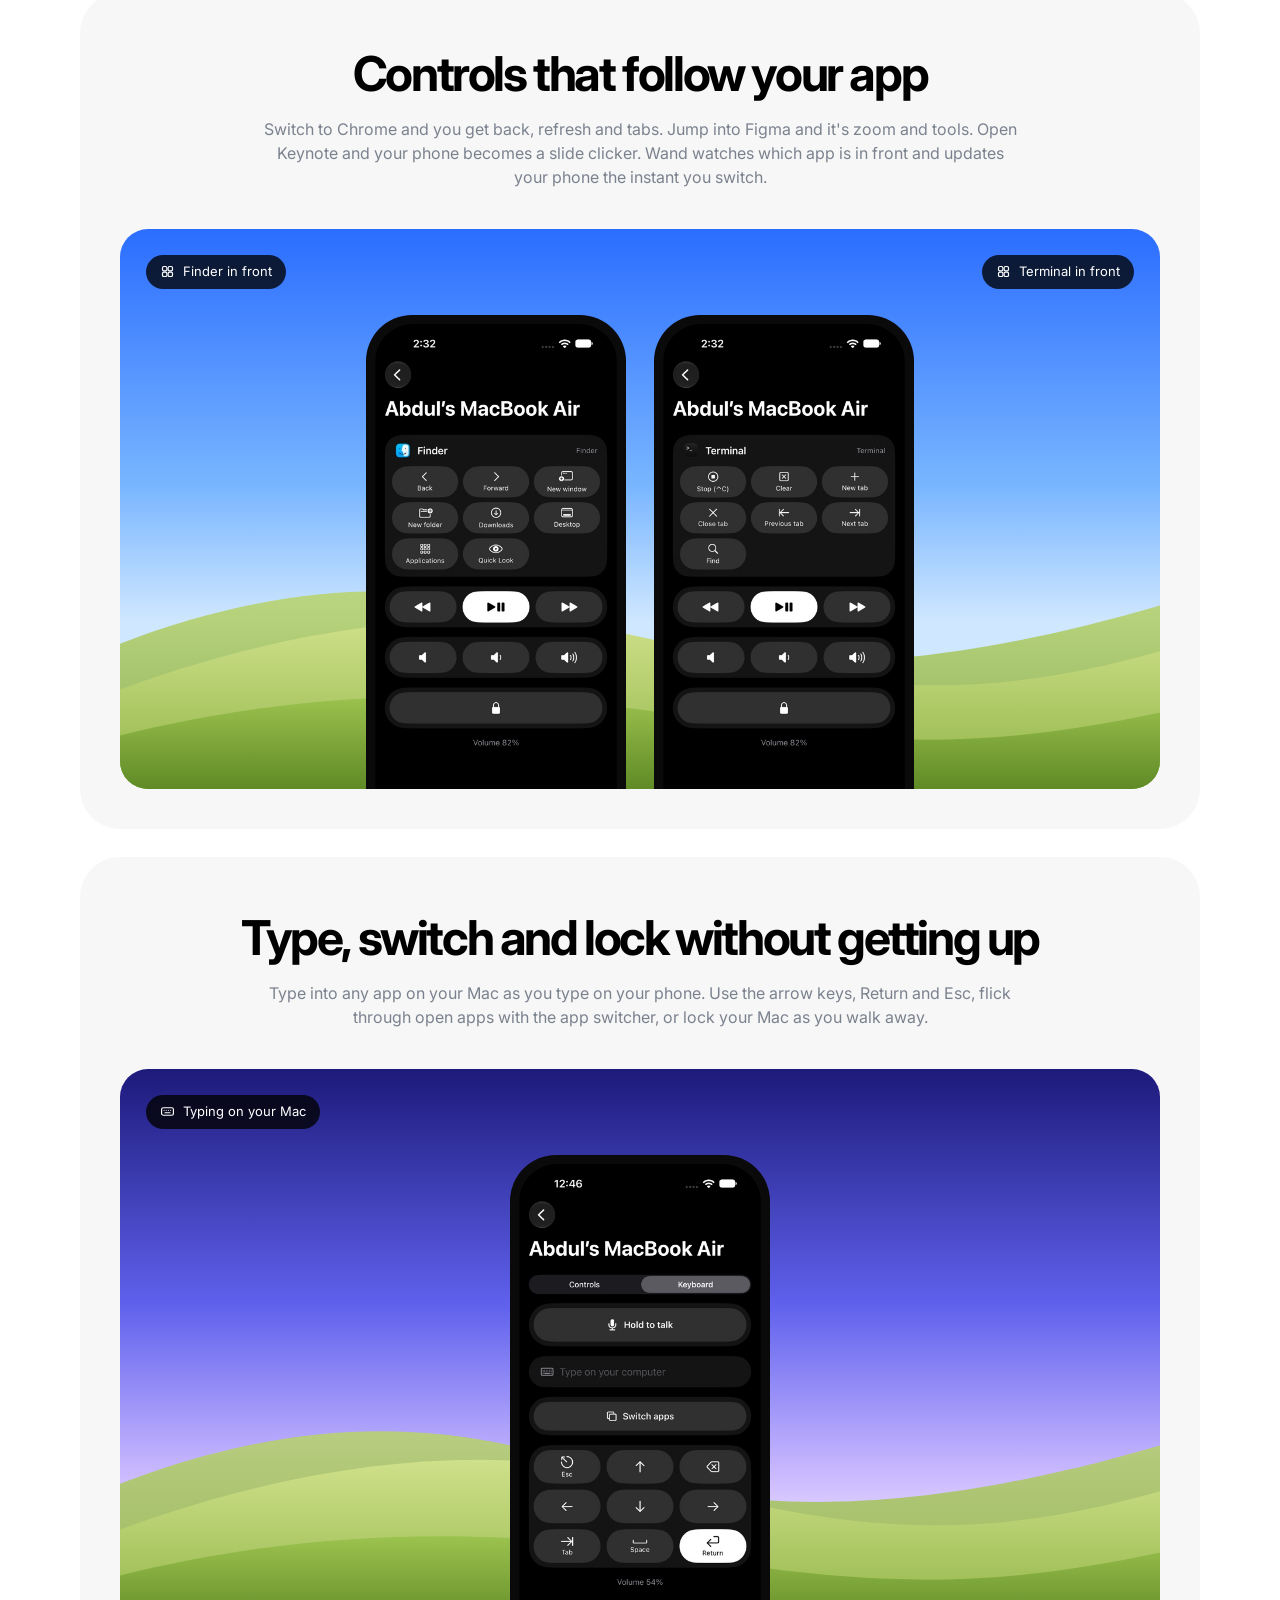
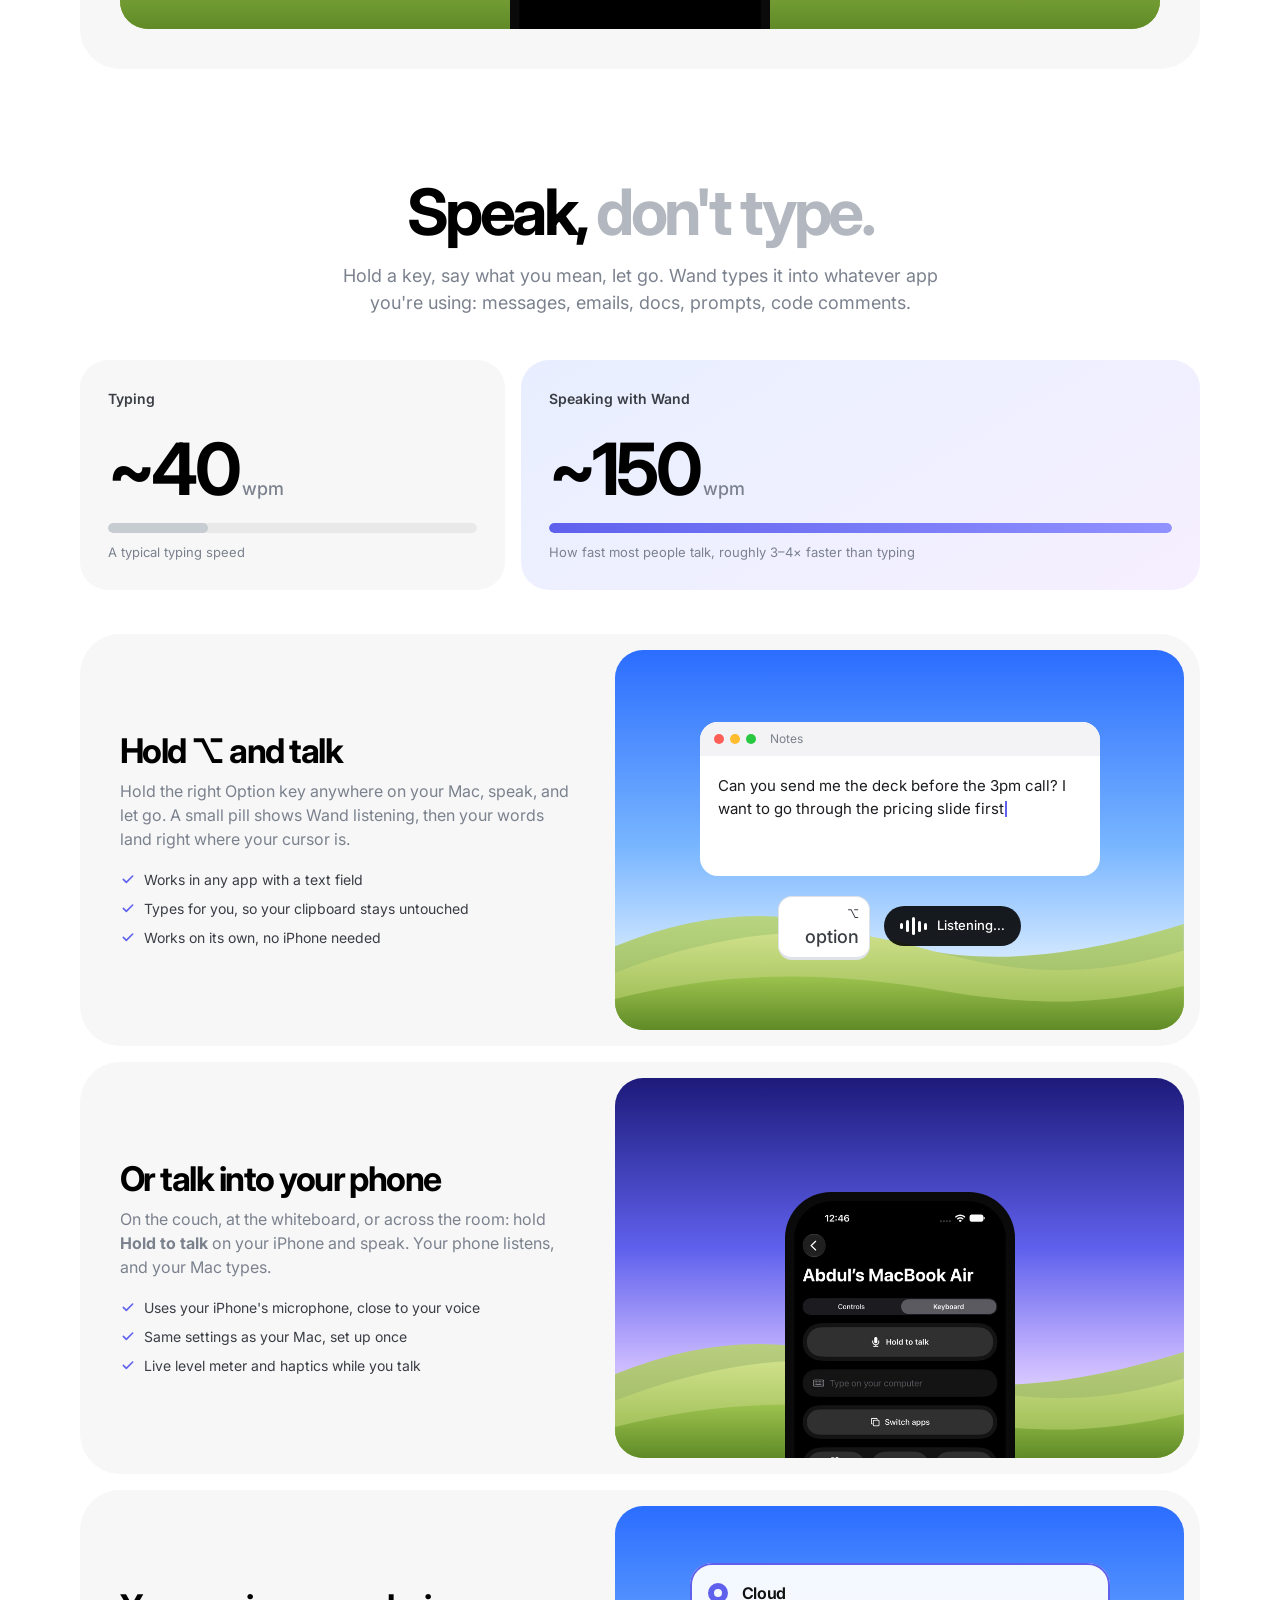
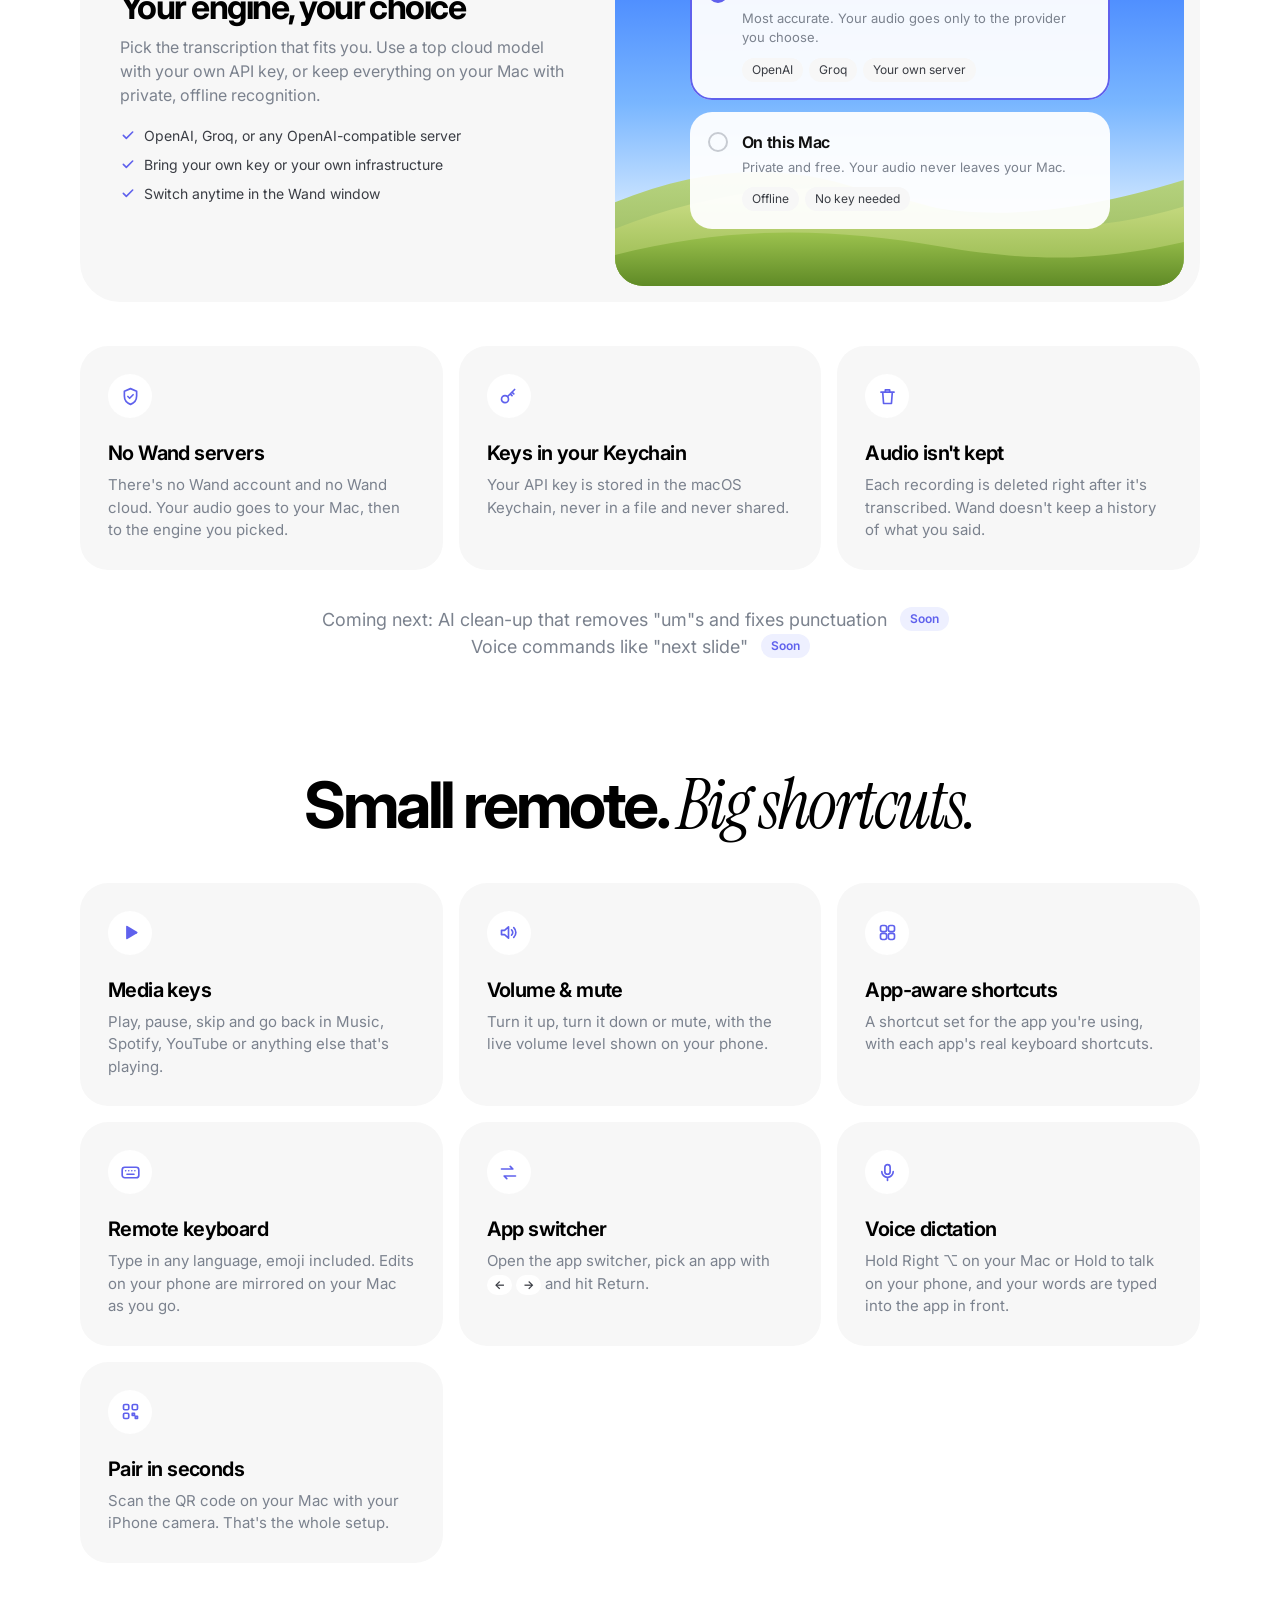
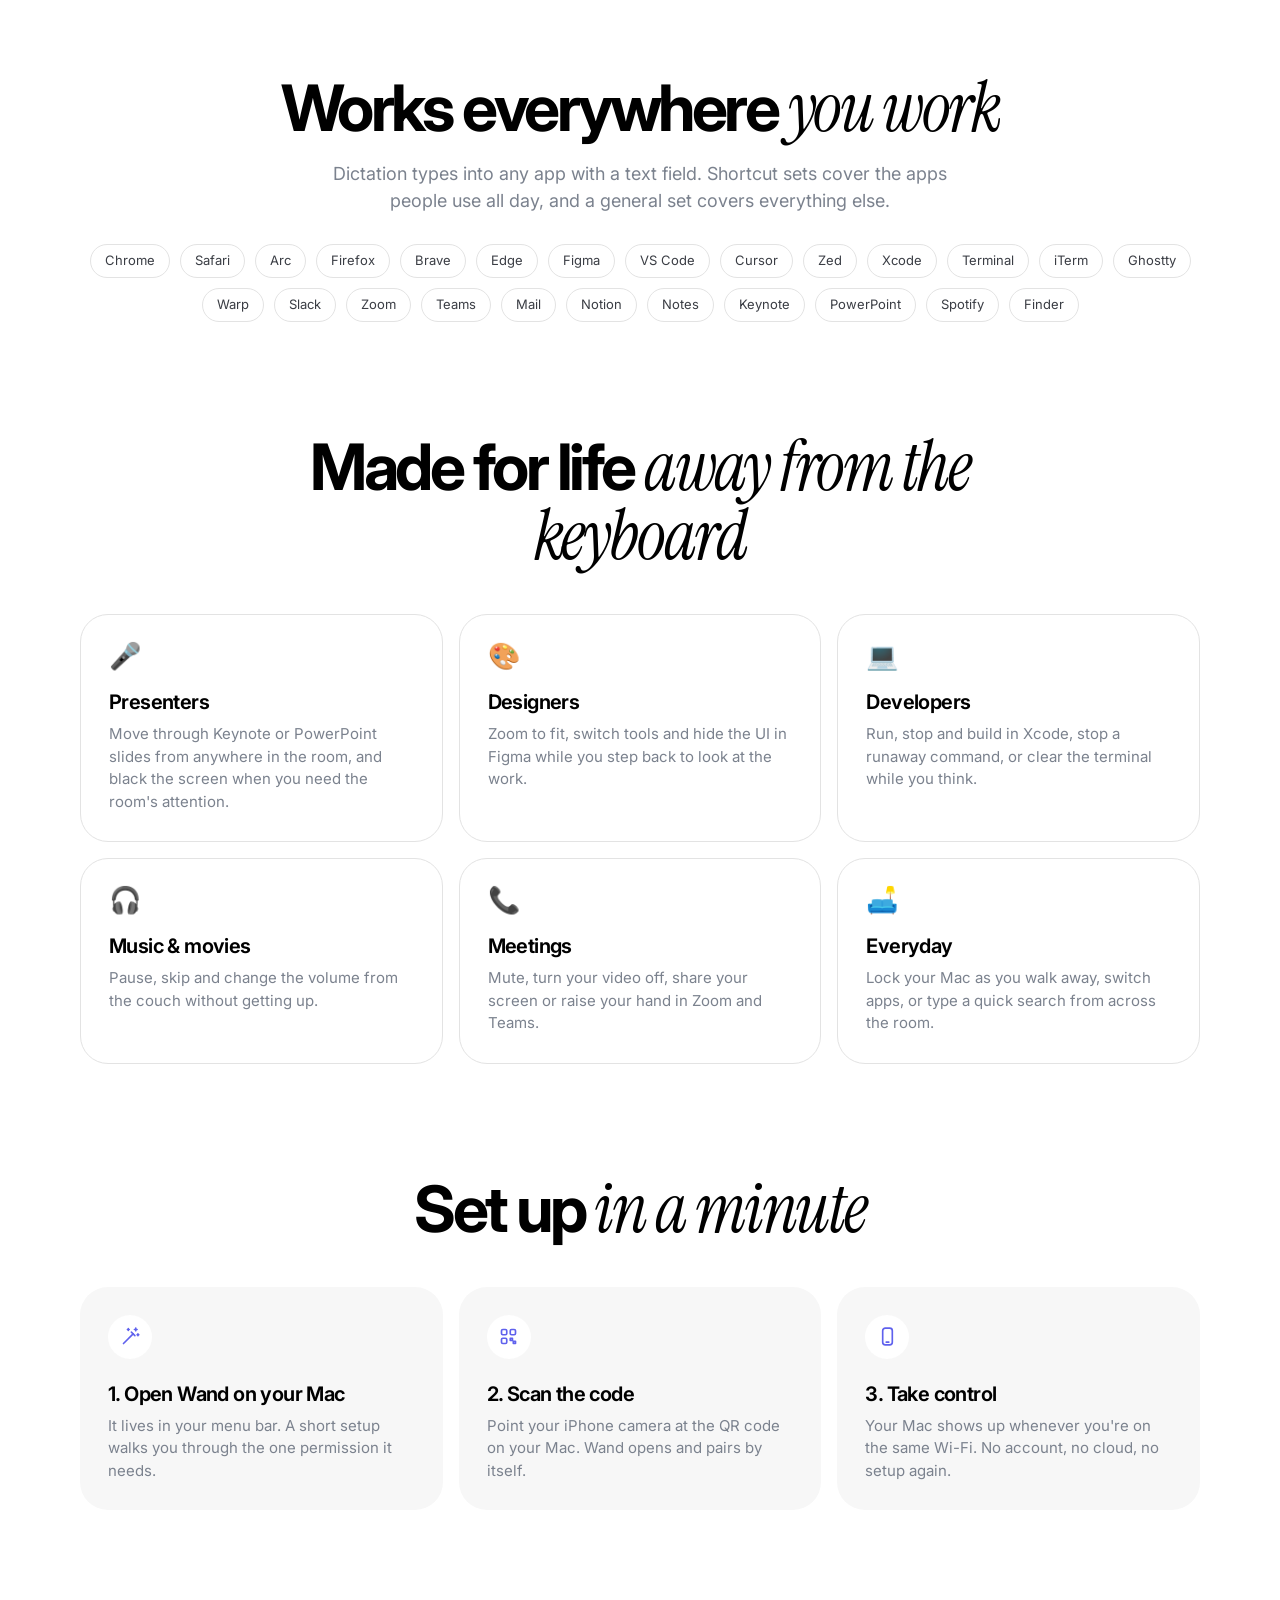
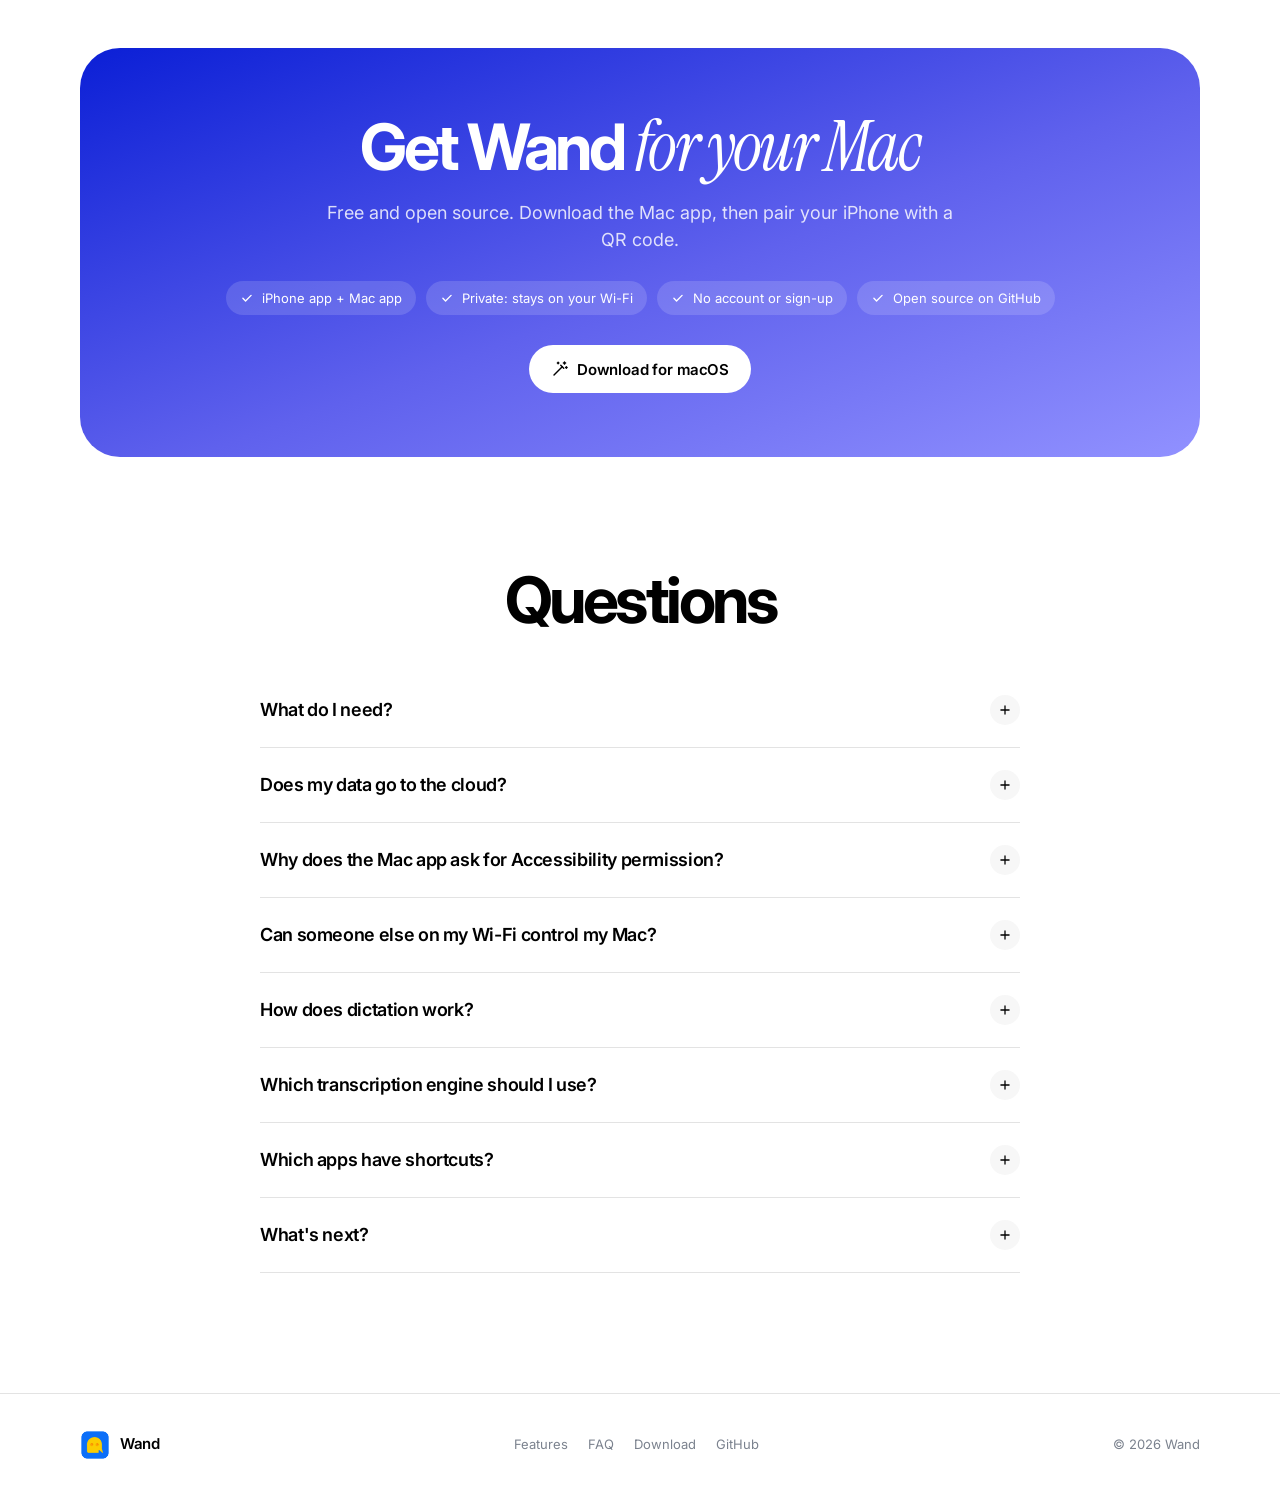
==== commit 0b856c95: "New app icon and mascot everywhere - branding/: source app icon and mascot - iPhone app icon (opaque" ====
--- a/apps/web/index.html
+++ b/apps/web/index.html
@@ -5,10 +5,12 @@
   <meta name="viewport" content="width=device-width, initial-scale=1">
   <title>Wand — Your Mac, in your pocket</title>
   <meta name="description" content="Wand turns your iPhone into a smart remote for your Mac (media, volume, shortcuts for the app you're using, typing) and lets you dictate into any app with your voice.">
-  <meta name="theme-color" content="#0b1fd6">
+  <meta name="theme-color" content="#0087f9">
   <link rel="preconnect" href="https://fonts.googleapis.com">
   <link rel="preconnect" href="https://fonts.gstatic.com" crossorigin>
   <link href="https://fonts.googleapis.com/css2?family=Inter:opsz,wght@14..32,400..800&family=Instrument+Serif:ital@0;1&display=swap" rel="stylesheet">
+  <link rel="icon" type="image/png" href="assets/favicon.png">
+  <link rel="apple-touch-icon" href="assets/apple-touch-icon.png">
   <link rel="stylesheet" href="styles.css">
 </head>
 <body>
@@ -51,7 +53,7 @@
 <!-- Nav -->
 <header class="nav">
   <a class="brand" href="#top" aria-label="Wand home">
-    <span class="brand-mark"><svg><use href="#i-wand"/></svg></span>Wand
+    <img class="brand-logo" src="assets/logo.png" alt="">Wand
   </a>
   <nav class="nav-links" aria-label="Main">
     <a href="#features">Features</a>
@@ -352,7 +354,7 @@
 
 <footer>
   <div class="container foot">
-    <a class="brand" href="#top"><span class="brand-mark"><svg><use href="#i-wand"/></svg></span>Wand</a>
+    <a class="brand" href="#top"><img class="brand-logo" src="assets/logo.png" alt="">Wand</a>
     <nav><a href="#features">Features</a><a href="#faq">FAQ</a><a href="download.html">Download</a><a href="https://github.com/itzareous/wand">GitHub</a></nav>
     <span>© 2026 Wand</span>
   </div>
--- a/apps/web/styles.css
+++ b/apps/web/styles.css
@@ -77,6 +77,7 @@
   background: linear-gradient(140deg, var(--lilac), var(--indigo) 45%, #2a1b8f);
 }
 .brand-mark svg { width: 17px; height: 17px; color: #fff; }
+.brand-logo { width: 34px; height: 34px; margin: -2px; }
 .nav-links { display: flex; gap: 22px; font-size: 13px; color: rgba(255,255,255,.72); }
 .nav-links a:hover { color: #fff; }
 
@@ -412,8 +413,7 @@
 .dock .cal::before { content: "OCT"; position: absolute; top: 4px; left: 0; right: 0; font-size: 9px; font-weight: 700; color: #ff3b30; letter-spacing: .04em; }
 .dock .sep { width: 1px; height: 52px; background: #dadade; flex: none; }
 .dock .dmg { width: 50px; height: 60px; border-radius: 8px 16px 8px 8px; background: linear-gradient(180deg, #f2f2f4, #dcdce2); border: 1px solid #d5d5db; display: grid; place-items: center; }
-.dock .dmg .brand-mark { width: 26px; height: 26px; border-radius: 7px; }
-.dock .dmg .brand-mark svg { width: 15px; height: 15px; }
+.dock .dmg .brand-logo { width: 32px; height: 32px; margin: 0; }
 .dock .bin { background: linear-gradient(180deg, #fbfbfc, #e7e7eb); border: 1px solid #e0e0e5; border-radius: 10px 10px 18px 18px; width: 48px; }
 .tip {
   position: absolute; top: 34px; right: 112px;
@@ -430,8 +430,7 @@
 .finder .top i:nth-child(3) { background: #28c840; }
 .finder .inner { display: flex; align-items: center; justify-content: space-around; padding: 26px 18px; }
 .finder .item { position: relative; display: grid; justify-items: center; gap: 8px; font-size: 13px; color: #333; }
-.finder .big { width: 76px; height: 76px; border-radius: 20px; }
-.finder .big svg { width: 42px; height: 42px; }
+.finder .big { width: 92px; height: 92px; margin: -8px; }
 .finder .drop { padding: 16px 22px; border: 2px dashed #c8c8cf; border-radius: 14px; background: #f6f6f8; }
 .folder { position: relative; width: 82px; height: 62px; border-radius: 10px; background: linear-gradient(180deg, #6ec3ff, #2f9bff); }
 .folder::before { content: ""; position: absolute; top: -8px; left: 0; width: 34px; height: 14px; border-radius: 6px 6px 0 0; background: #5ab6ff; }
@@ -441,7 +440,7 @@
 .apps-win { position: absolute; left: 28px; top: 34px; right: -2px; bottom: -2px; border-radius: 20px 0 0 0; background: #fff; border: 1px solid #ececef; padding: 18px 0 0 22px; text-align: left; }
 .apps-win h6 { margin: 0 0 14px; font-size: 26px; font-weight: 500; letter-spacing: -0.02em; color: #222; padding-bottom: 14px; border-bottom: 1px solid #ececef; }
 .apps-win .sel { display: flex; align-items: center; gap: 14px; height: 54px; padding: 0 14px; border-radius: 10px 0 0 10px; background: #3b8bff; color: #fff; font-size: 26px; letter-spacing: -0.02em; }
-.apps-win .sel .brand-mark { width: 34px; height: 34px; border-radius: 9px; border: 2px solid #fff; }
+.apps-win .sel .brand-logo { width: 42px; height: 42px; margin: -4px; }
 .apps-win .ghost { height: 14px; width: 60%; margin: 18px 0 0 14px; border-radius: 999px; background: #f1f1f4; }
 
 .dl .after { margin-top: 64px; font-size: 16px; color: var(--muted); }
